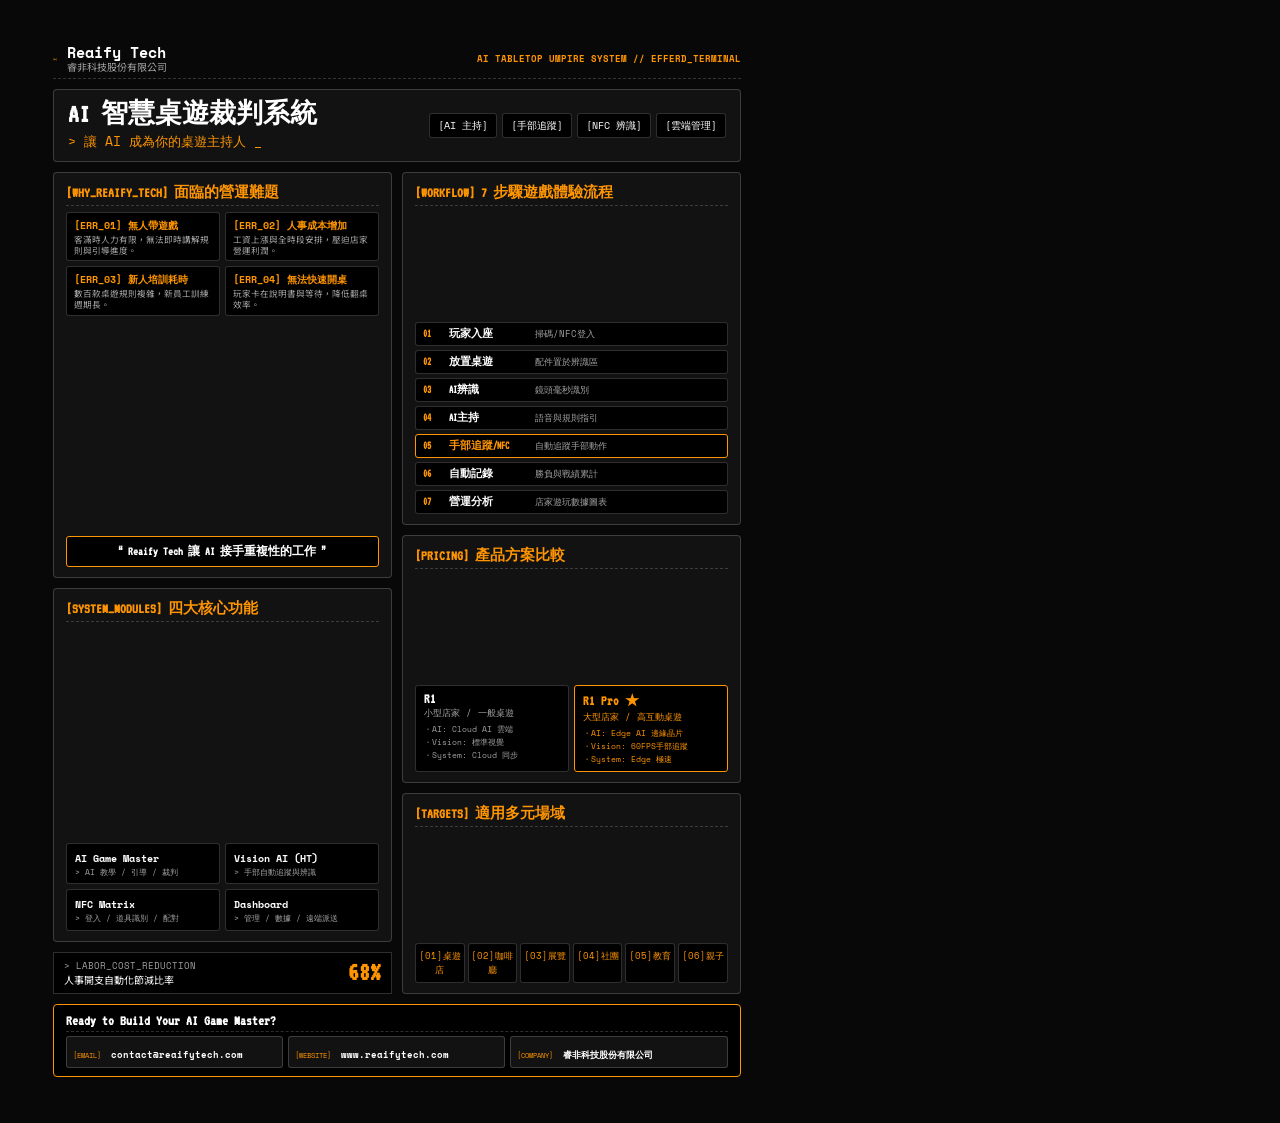
==== pdf_poster.html @ 2d2d2910 "feat: Deploy Reaify Tech AI Game Master DM Web with Sardine Engine 5.6 & Lupi Basics" ====
<!DOCTYPE html>
<html lang="zh-TW">
<head>
  <meta charset="UTF-8">
  <title>Reaify Tech 睿非科技 - AI 智慧桌遊裁判系統 (PDF DM)</title>
  
  <!-- Google Fonts: VT323 (Dot Matrix), Space Mono, Noto Sans TC -->
  <link rel="preconnect" href="https://fonts.googleapis.com">
  <link rel="preconnect" href="https://fonts.gstatic.com" crossorigin>
  <link href="https://fonts.googleapis.com/css2?family=VT323&family=Space+Mono:wght@400;700&family=Noto+Sans+TC:wght@400;500;700;900&display=swap" rel="stylesheet">
  
  <style>
    @page {
      size: A4 portrait;
      margin: 0;
    }
    
    :root {
      --c-black: #080808;
      --c-card-bg: #121212;
      --c-amber: #FF9500;
      --c-green: #10B981;
      --c-red: #EF4444;
      --c-text-main: #FFFFFF;
      --c-text-muted: #A3A3A3;
      --c-border-dot: rgba(255, 255, 255, 0.18);
      
      --font-dot: 'VT323', monospace;
      --font-mono: 'Space Mono', monospace;
      --font-sans: 'Noto Sans TC', sans-serif;
    }
    
    * { box-sizing: border-box; margin: 0; padding: 0; }
    
    html, body {
      width: 210mm;
      height: 297mm;
      background-color: var(--c-black);
      color: var(--c-text-main);
      font-family: var(--font-sans);
      -webkit-print-color-adjust: exact;
      print-color-adjust: exact;
      overflow: hidden;
      position: relative;
    }

    .poster-canvas {
      width: 100%;
      height: 100%;
      padding: 12mm 14mm 12mm 14mm;
      display: flex;
      flex-direction: column;
      justify-content: space-between;
      position: relative;
      z-index: 1;
    }

    /* Header Bar */
    .header-bar {
      display: flex;
      justify-content: space-between;
      align-items: center;
      border-bottom: 1px dashed var(--c-border-dot);
      padding-bottom: 6px;
      margin-bottom: 10px;
    }
    
    .brand-logo { display: flex; align-items: center; gap: 10px; }
    .logo-matrix { font-family: var(--font-dot); font-size: 1.8pt; color: var(--c-amber); font-weight: 900; line-height: 1; }
    .logo-text { display: flex; flex-direction: column; }
    .brand-title { font-family: var(--font-mono); font-weight: 700; font-size: 11pt; color: var(--c-text-main); line-height: 1.1; }
    .brand-company { font-family: var(--font-sans); font-size: 7.5pt; color: var(--c-text-muted); line-height: 1.1; }
    .header-meta { font-family: var(--font-mono); font-size: 7pt; color: var(--c-amber); font-weight: 700; }

    /* Hero Cover */
    .hero-banner {
      background: var(--c-card-bg);
      border: 1px solid var(--c-border-dot);
      border-radius: 4px;
      padding: 10px 14px;
      margin-bottom: 10px;
      display: flex;
      justify-content: space-between;
      align-items: center;
    }

    .hero-title { font-family: var(--font-dot); font-size: 20pt; font-weight: 900; color: var(--c-text-main); line-height: 1.1; margin-bottom: 2px; }
    .hero-tagline { font-family: var(--font-mono); font-size: 9.5pt; color: var(--c-amber); }
    .keywords-pills { display: flex; gap: 5px; }
    .kw-pill { background: #000000; border: 1px solid var(--c-border-dot); color: var(--c-text-main); padding: 4px 8px; border-radius: 3px; font-size: 7.5pt; font-family: var(--font-mono); }

    /* Main Grid */
    .main-grid {
      display: grid;
      grid-template-columns: 1fr 1fr;
      gap: 10px;
      flex-grow: 1;
      margin-bottom: 10px;
    }

    .col { display: flex; flex-direction: column; gap: 10px; justify-content: space-between; }
    .card-box { background: var(--c-card-bg); border: 1px solid var(--c-border-dot); border-radius: 4px; padding: 10px 12px; display: flex; flex-direction: column; justify-content: space-between; flex-grow: 1; }
    .box-title { font-family: var(--font-dot); font-size: 11pt; font-weight: 700; color: var(--c-amber); margin-bottom: 6px; border-bottom: 1px dashed var(--c-border-dot); padding-bottom: 3px; }

    /* Pain Points */
    .pain-grid { display: grid; grid-template-columns: 1fr 1fr; gap: 5px; margin-bottom: 6px; }
    .pain-item { background: #000000; border: 1px solid var(--c-border-dot); padding: 5px 7px; border-radius: 3px; }
    .pain-item-title { font-family: var(--font-mono); font-weight: 700; font-size: 7.5pt; color: var(--c-amber); margin-bottom: 1px; }
    .pain-item-desc { font-size: 6.5pt; color: var(--c-text-muted); line-height: 1.25; }

    .banner-quote { background: #000000; border: 1px solid var(--c-amber); color: var(--c-text-main); padding: 6px 8px; border-radius: 3px; font-family: var(--font-dot); font-size: 9pt; font-weight: 700; text-align: center; }

    /* Features Section */
    .feature-grid-sm { display: grid; grid-template-columns: 1fr 1fr; gap: 5px; }
    .feat-item { background: #000000; padding: 6px 8px; border-radius: 3px; border: 1px solid var(--c-border-dot); }
    .feat-name { font-family: var(--font-mono); font-weight: 700; font-size: 7.8pt; color: var(--c-text-main); margin-bottom: 1px; }
    .feat-tags { font-family: var(--font-mono); font-size: 6.2pt; color: var(--c-text-muted); line-height: 1.3; }

    /* Efferd Gauges in PDF */
    .gauge-pdf-box { display: flex; items-center: center; justify-content: space-between; background: #000000; padding: 6px 10px; border: 1px solid var(--c-border-dot); }
    .gauge-val-big { font-family: var(--font-dot); font-size: 20pt; font-weight: 900; color: var(--c-amber); }
    .gauge-lbl-sm { font-family: var(--font-mono); font-size: 7pt; color: var(--c-text-muted); }

    /* Solution Process */
    .proc-flow { display: flex; flex-direction: column; gap: 4px; }
    .proc-step { display: flex; align-items: center; gap: 6px; background: #000000; padding: 4px 7px; border-radius: 3px; border: 1px solid var(--c-border-dot); }
    .proc-num { font-family: var(--font-dot); font-weight: 700; font-size: 8pt; color: var(--c-amber); width: 20px; }
    .proc-name { font-family: var(--font-dot); font-weight: 700; font-size: 8pt; width: 80px; color: var(--c-text-main); }
    .proc-desc { font-family: var(--font-mono); font-size: 6.5pt; color: var(--c-text-muted); }

    /* Product Plans */
    .plans-grid { display: grid; grid-template-columns: 1fr 1fr; gap: 5px; }
    .plan-box { border: 1px solid var(--c-border-dot); border-radius: 3px; padding: 6px 8px; background: #000000; }
    .plan-head { font-family: var(--font-dot); font-size: 10.5pt; font-weight: 900; color: var(--c-text-main); }
    .plan-for { font-family: var(--font-mono); font-size: 6.4pt; color: var(--c-text-muted); margin-bottom: 3px; }
    .plan-specs { font-family: var(--font-mono); font-size: 6pt; color: var(--c-text-muted); display: flex; flex-direction: column; gap: 1px; }

    /* Comparison Table */
    .comp-table { width: 100%; border-collapse: collapse; font-family: var(--font-mono); font-size: 6.8pt; }
    .comp-table th, .comp-table td { padding: 3.5px 5px; border-bottom: 1px dashed var(--c-border-dot); text-align: left; }
    .comp-table th { color: var(--c-amber); background: #000000; }

    /* Applications */
    .apps-row { display: grid; grid-template-columns: repeat(6, 1fr); gap: 3px; text-align: center; }
    .app-card-sm { background: #000000; padding: 5px 2px; border-radius: 3px; border: 1px solid var(--c-border-dot); font-family: var(--font-mono); font-size: 6.5pt; color: var(--c-amber); }

    /* Footer */
    .footer-box { background: #000000; border: 1px solid var(--c-amber); border-radius: 4px; padding: 8px 12px; display: flex; flex-direction: column; gap: 4px; }
    .footer-top { display: flex; justify-content: space-between; align-items: center; border-bottom: 1px dashed var(--c-border-dot); padding-bottom: 3px; }
    .footer-cta-head { font-family: var(--font-dot); font-size: 11pt; font-weight: 900; color: var(--c-text-main); }
    .footer-contacts-grid { display: grid; grid-template-columns: repeat(3, 1fr); gap: 5px; }
    .contact-card-mini { background: var(--c-card-bg); border: 1px solid var(--c-border-dot); padding: 3px 6px; border-radius: 3px; font-family: var(--font-mono); }
    .contact-item-lbl { color: var(--c-amber); font-size: 5.5pt; }
    .contact-item-val { color: #FFFFFF; font-size: 7pt; font-weight: 600; white-space: nowrap; overflow: hidden; text-overflow: ellipsis; }
  </style>
</head>
<body>

  <div class="poster-canvas">
    
    <!-- Header Bar -->
    <header class="header-bar">
      <div class="brand-logo">
        <div class="logo-matrix">[RF]</div>
        <div class="logo-text">
          <span class="brand-title">Reaify Tech</span>
          <span class="brand-company">睿非科技股份有限公司</span>
        </div>
      </div>
      <div class="header-meta">AI TABLETOP UMPIRE SYSTEM // EFFERD_TERMINAL</div>
    </header>

    <!-- ① Hero Cover (介紹自己) -->
    <section class="hero-banner">
      <div>
        <h1 class="hero-title">AI 智慧桌遊裁判系統</h1>
        <div class="hero-tagline">&gt; 讓 AI 成為你的桌遊主持人 _</div>
      </div>
      <div class="keywords-pills">
        <div class="kw-pill">[AI 主持]</div>
        <div class="kw-pill">[手部追蹤]</div>
        <div class="kw-pill">[NFC 辨識]</div>
        <div class="kw-pill">[雲端管理]</div>
      </div>
    </section>

    <!-- Main Two-Column Content Grid -->
    <div class="main-grid">
      
      <!-- Left Column: ②痛點 ➔ ③核心功能 ➔ ⑤數據結果 -->
      <div class="col">
        
        <!-- ② Market Pain Points (問題置前) -->
        <div class="card-box">
          <div>
            <div class="box-title">[WHY_REAIFY_TECH] 面臨的營運難題</div>
            <div class="pain-grid">
              <div class="pain-item">
                <div class="pain-item-title">[ERR_01] 無人帶遊戲</div>
                <div class="pain-item-desc">客滿時人力有限，無法即時講解規則與引導進度。</div>
              </div>
              <div class="pain-item">
                <div class="pain-item-title">[ERR_02] 人事成本增加</div>
                <div class="pain-item-desc">工資上漲與全時段安排，壓迫店家營運利潤。</div>
              </div>
              <div class="pain-item">
                <div class="pain-item-title">[ERR_03] 新人培訓耗時</div>
                <div class="pain-item-desc">數百款桌遊規則複雜，新員工訓練週期長。</div>
              </div>
              <div class="pain-item">
                <div class="pain-item-title">[ERR_04] 無法快速開桌</div>
                <div class="pain-item-desc">玩家卡在說明書與等待，降低翻桌效率。</div>
              </div>
            </div>
          </div>
          <div class="banner-quote">“ Reaify Tech 讓 AI 接手重複性的工作 ”</div>
        </div>

        <!-- ③ Core Features (四大核心功能解法) -->
        <div class="card-box">
          <div class="box-title">[SYSTEM_MODULES] 四大核心功能</div>
          <div class="feature-grid-sm">
            <div class="feat-item">
              <div class="feat-name">AI Game Master</div>
              <div class="feat-tags">&gt; AI 教學 / 引導 / 裁判</div>
            </div>
            <div class="feat-item">
              <div class="feat-name">Vision AI (HT)</div>
              <div class="feat-tags">&gt; 手部自動追蹤與辨識</div>
            </div>
            <div class="feat-item">
              <div class="feat-name">NFC Matrix</div>
              <div class="feat-tags">&gt; 登入 / 道具識別 / 配對</div>
            </div>
            <div class="feat-item">
              <div class="feat-name">Dashboard</div>
              <div class="feat-tags">&gt; 管理 / 數據 / 遠端派送</div>
            </div>
          </div>
        </div>

        <!-- ⑤ Efferd Analytics Gauge (數據成果放後面) -->
        <div class="gauge-pdf-box">
          <div>
            <div class="gauge-lbl-sm">&gt; LABOR_COST_REDUCTION</div>
            <div style="font-size: 7.5pt; color: #FFF;">人事開支自動化節減比率</div>
          </div>
          <div class="gauge-val-big">68%</div>
        </div>

      </div>

      <!-- Right Column: ④7步驟流程 ➔ ⑥方案與比較 ➔ ⑦場域 -->
      <div class="col">
        
        <!-- ④ Solution Process (7 步驟體驗流程) -->
        <div class="card-box">
          <div class="box-title">[WORKFLOW] 7 步驟遊戲體驗流程</div>
          <div class="proc-flow">
            <div class="proc-step"><span class="proc-num">01</span><span class="proc-name">玩家入座</span><span class="proc-desc">掃碼/NFC登入</span></div>
            <div class="proc-step"><span class="proc-num">02</span><span class="proc-name">放置桌遊</span><span class="proc-desc">配件置於辨識區</span></div>
            <div class="proc-step"><span class="proc-num">03</span><span class="proc-name">AI辨識</span><span class="proc-desc">鏡頭毫秒識別</span></div>
            <div class="proc-step"><span class="proc-num">04</span><span class="proc-name">AI主持</span><span class="proc-desc">語音與規則指引</span></div>
            <div class="proc-step" style="border-color: var(--c-amber);"><span class="proc-num" style="color: var(--c-amber);">05</span><span class="proc-name" style="color: var(--c-amber);">手部追蹤/NFC</span><span class="proc-desc">自動追蹤手部動作</span></div>
            <div class="proc-step"><span class="proc-num">06</span><span class="proc-name">自動記錄</span><span class="proc-desc">勝負與戰績累計</span></div>
            <div class="proc-step"><span class="proc-num">07</span><span class="proc-name">營運分析</span><span class="proc-desc">店家遊玩數據圖表</span></div>
          </div>
        </div>

        <!-- ⑥ Product Plans & Benchmarks -->
        <div class="card-box">
          <div class="box-title">[PRICING] 產品方案比較</div>
          <div class="plans-grid">
            <div class="plan-box">
              <div class="plan-head">R1</div>
              <div class="plan-for">小型店家 / 一般桌遊</div>
              <div class="plan-specs">
                <span>・AI: Cloud AI 雲端</span>
                <span>・Vision: 標準視覺</span>
                <span>・System: Cloud 同步</span>
              </div>
            </div>

            <div class="plan-box" style="border-color: var(--c-amber);">
              <div class="plan-head" style="color: var(--c-amber);">R1 Pro ★</div>
              <div class="plan-for" style="color: var(--c-amber);">大型店家 / 高互動桌遊</div>
              <div class="plan-specs" style="color: var(--c-amber);">
                <span>・AI: Edge AI 邊緣晶片</span>
                <span>・Vision: 60FPS手部追蹤</span>
                <span>・System: Edge 極速</span>
              </div>
            </div>
          </div>
        </div>

        <!-- ⑦ Application Scenarios -->
        <div class="card-box">
          <div class="box-title">[TARGETS] 適用多元場域</div>
          <div class="apps-row">
            <div class="app-card-sm">[01]桌遊店</div>
            <div class="app-card-sm">[02]咖啡廳</div>
            <div class="app-card-sm">[03]展覽</div>
            <div class="app-card-sm">[04]社團</div>
            <div class="app-card-sm">[05]教育</div>
            <div class="app-card-sm">[06]親子</div>
          </div>
        </div>

      </div>

    </div>

    <!-- ⑧ Footer Section -->
    <footer class="footer-box">
      <div class="footer-top">
        <div class="footer-cta-head">Ready to Build Your AI Game Master?</div>
      </div>

      <div class="footer-contacts-grid">
        <div class="contact-card-mini">
          <span class="contact-item-lbl">[EMAIL]</span>
          <span class="contact-item-val">contact@reaifytech.com</span>
        </div>
        <div class="contact-card-mini">
          <span class="contact-item-lbl">[WEBSITE]</span>
          <span class="contact-item-val">www.reaifytech.com</span>
        </div>
        <div class="contact-card-mini">
          <span class="contact-item-lbl">[COMPANY]</span>
          <span class="contact-item-val">睿非科技股份有限公司</span>
        </div>
      </div>
    </footer>

  </div>

</body>
</html>
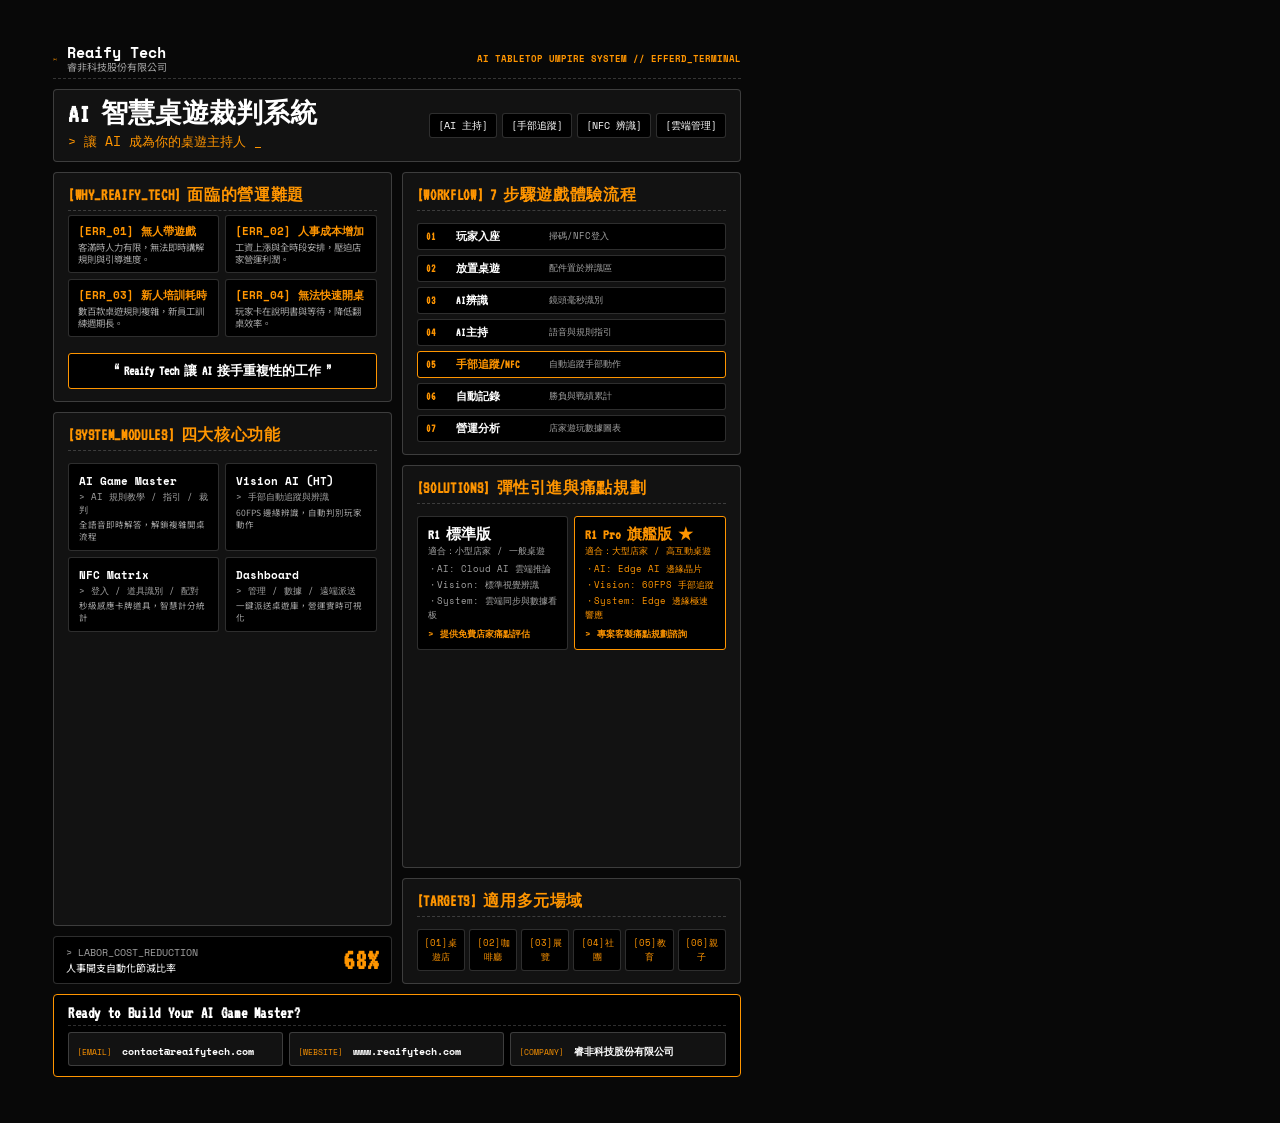
==== commit 57ce67bc: "fix: Eliminate unwanted vertical whitespace in A4 PDF DM layout without touching web app" ====
--- a/pdf_poster.html
+++ b/pdf_poster.html
@@ -98,60 +98,61 @@
       margin-bottom: 10px;
     }
 
-    .col { display: flex; flex-direction: column; gap: 10px; justify-content: space-between; }
-    .card-box { background: var(--c-card-bg); border: 1px solid var(--c-border-dot); border-radius: 4px; padding: 10px 12px; display: flex; flex-direction: column; justify-content: space-between; flex-grow: 1; }
-    .box-title { font-family: var(--font-dot); font-size: 11pt; font-weight: 700; color: var(--c-amber); margin-bottom: 6px; border-bottom: 1px dashed var(--c-border-dot); padding-bottom: 3px; }
+    .col { display: flex; flex-direction: column; gap: 10px; justify-content: flex-start; }
+    .card-box { background: var(--c-card-bg); border: 1px solid var(--c-border-dot); border-radius: 4px; padding: 12px 14px; display: flex; flex-direction: column; justify-content: flex-start; gap: 8px; }
+    .card-box-grow { flex-grow: 1; }
+    .box-title { font-family: var(--font-dot); font-size: 12pt; font-weight: 700; color: var(--c-amber); margin-bottom: 4px; border-bottom: 1px dashed var(--c-border-dot); padding-bottom: 4px; letter-spacing: 0.04em; }
 
     /* Pain Points */
-    .pain-grid { display: grid; grid-template-columns: 1fr 1fr; gap: 5px; margin-bottom: 6px; }
-    .pain-item { background: #000000; border: 1px solid var(--c-border-dot); padding: 5px 7px; border-radius: 3px; }
-    .pain-item-title { font-family: var(--font-mono); font-weight: 700; font-size: 7.5pt; color: var(--c-amber); margin-bottom: 1px; }
-    .pain-item-desc { font-size: 6.5pt; color: var(--c-text-muted); line-height: 1.25; }
-
-    .banner-quote { background: #000000; border: 1px solid var(--c-amber); color: var(--c-text-main); padding: 6px 8px; border-radius: 3px; font-family: var(--font-dot); font-size: 9pt; font-weight: 700; text-align: center; }
+    .pain-grid { display: grid; grid-template-columns: 1fr 1fr; gap: 6px; margin-bottom: 4px; }
+    .pain-item { background: #000000; border: 1px solid var(--c-border-dot); padding: 7px 9px; border-radius: 3px; }
+    .pain-item-title { font-family: var(--font-mono); font-weight: 700; font-size: 8pt; color: var(--c-amber); margin-bottom: 2px; }
+    .pain-item-desc { font-size: 7pt; color: var(--c-text-muted); line-height: 1.3; }
+
+    .banner-quote { background: #000000; border: 1px solid var(--c-amber); color: var(--c-text-main); padding: 8px 10px; border-radius: 3px; font-family: var(--font-dot); font-size: 10pt; font-weight: 700; text-align: center; margin-top: 4px; }
 
     /* Features Section */
-    .feature-grid-sm { display: grid; grid-template-columns: 1fr 1fr; gap: 5px; }
-    .feat-item { background: #000000; padding: 6px 8px; border-radius: 3px; border: 1px solid var(--c-border-dot); }
-    .feat-name { font-family: var(--font-mono); font-weight: 700; font-size: 7.8pt; color: var(--c-text-main); margin-bottom: 1px; }
-    .feat-tags { font-family: var(--font-mono); font-size: 6.2pt; color: var(--c-text-muted); line-height: 1.3; }
+    .feature-grid-sm { display: grid; grid-template-columns: 1fr 1fr; gap: 6px; }
+    .feat-item { background: #000000; padding: 8px 10px; border-radius: 3px; border: 1px solid var(--c-border-dot); }
+    .feat-name { font-family: var(--font-mono); font-weight: 700; font-size: 8.5pt; color: var(--c-text-main); margin-bottom: 2px; }
+    .feat-tags { font-family: var(--font-mono); font-size: 6.8pt; color: var(--c-text-muted); line-height: 1.35; }
 
     /* Efferd Gauges in PDF */
-    .gauge-pdf-box { display: flex; items-center: center; justify-content: space-between; background: #000000; padding: 6px 10px; border: 1px solid var(--c-border-dot); }
-    .gauge-val-big { font-family: var(--font-dot); font-size: 20pt; font-weight: 900; color: var(--c-amber); }
-    .gauge-lbl-sm { font-family: var(--font-mono); font-size: 7pt; color: var(--c-text-muted); }
+    .gauge-pdf-box { display: flex; align-items: center; justify-content: space-between; background: #000000; padding: 8px 12px; border: 1px solid var(--c-border-dot); border-radius: 4px; }
+    .gauge-val-big { font-family: var(--font-dot); font-size: 22pt; font-weight: 900; color: var(--c-amber); }
+    .gauge-lbl-sm { font-family: var(--font-mono); font-size: 7.5pt; color: var(--c-text-muted); }
 
     /* Solution Process */
-    .proc-flow { display: flex; flex-direction: column; gap: 4px; }
-    .proc-step { display: flex; align-items: center; gap: 6px; background: #000000; padding: 4px 7px; border-radius: 3px; border: 1px solid var(--c-border-dot); }
-    .proc-num { font-family: var(--font-dot); font-weight: 700; font-size: 8pt; color: var(--c-amber); width: 20px; }
-    .proc-name { font-family: var(--font-dot); font-weight: 700; font-size: 8pt; width: 80px; color: var(--c-text-main); }
-    .proc-desc { font-family: var(--font-mono); font-size: 6.5pt; color: var(--c-text-muted); }
+    .proc-flow { display: flex; flex-direction: column; gap: 5px; }
+    .proc-step { display: flex; align-items: center; gap: 8px; background: #000000; padding: 5px 8px; border-radius: 3px; border: 1px solid var(--c-border-dot); }
+    .proc-num { font-family: var(--font-dot); font-weight: 700; font-size: 8.5pt; color: var(--c-amber); width: 22px; }
+    .proc-name { font-family: var(--font-dot); font-weight: 700; font-size: 8.5pt; width: 85px; color: var(--c-text-main); }
+    .proc-desc { font-family: var(--font-mono); font-size: 6.8pt; color: var(--c-text-muted); }
 
     /* Product Plans */
-    .plans-grid { display: grid; grid-template-columns: 1fr 1fr; gap: 5px; }
-    .plan-box { border: 1px solid var(--c-border-dot); border-radius: 3px; padding: 6px 8px; background: #000000; }
-    .plan-head { font-family: var(--font-dot); font-size: 10.5pt; font-weight: 900; color: var(--c-text-main); }
-    .plan-for { font-family: var(--font-mono); font-size: 6.4pt; color: var(--c-text-muted); margin-bottom: 3px; }
-    .plan-specs { font-family: var(--font-mono); font-size: 6pt; color: var(--c-text-muted); display: flex; flex-direction: column; gap: 1px; }
+    .plans-grid { display: grid; grid-template-columns: 1fr 1fr; gap: 6px; }
+    .plan-box { border: 1px solid var(--c-border-dot); border-radius: 3px; padding: 8px 10px; background: #000000; }
+    .plan-head { font-family: var(--font-dot); font-size: 11pt; font-weight: 900; color: var(--c-text-main); }
+    .plan-for { font-family: var(--font-mono); font-size: 6.8pt; color: var(--c-text-muted); margin-bottom: 4px; }
+    .plan-specs { font-family: var(--font-mono); font-size: 6.5pt; color: var(--c-text-muted); display: flex; flex-direction: column; gap: 2px; }
 
     /* Comparison Table */
-    .comp-table { width: 100%; border-collapse: collapse; font-family: var(--font-mono); font-size: 6.8pt; }
-    .comp-table th, .comp-table td { padding: 3.5px 5px; border-bottom: 1px dashed var(--c-border-dot); text-align: left; }
+    .comp-table { width: 100%; border-collapse: collapse; font-family: var(--font-mono); font-size: 7.2pt; }
+    .comp-table th, .comp-table td { padding: 4px 6px; border-bottom: 1px dashed var(--c-border-dot); text-align: left; }
     .comp-table th { color: var(--c-amber); background: #000000; }
 
     /* Applications */
-    .apps-row { display: grid; grid-template-columns: repeat(6, 1fr); gap: 3px; text-align: center; }
-    .app-card-sm { background: #000000; padding: 5px 2px; border-radius: 3px; border: 1px solid var(--c-border-dot); font-family: var(--font-mono); font-size: 6.5pt; color: var(--c-amber); }
+    .apps-row { display: grid; grid-template-columns: repeat(6, 1fr); gap: 4px; text-align: center; }
+    .app-card-sm { background: #000000; padding: 6px 3px; border-radius: 3px; border: 1px solid var(--c-border-dot); font-family: var(--font-mono); font-size: 6.8pt; color: var(--c-amber); }
 
     /* Footer */
-    .footer-box { background: #000000; border: 1px solid var(--c-amber); border-radius: 4px; padding: 8px 12px; display: flex; flex-direction: column; gap: 4px; }
-    .footer-top { display: flex; justify-content: space-between; align-items: center; border-bottom: 1px dashed var(--c-border-dot); padding-bottom: 3px; }
-    .footer-cta-head { font-family: var(--font-dot); font-size: 11pt; font-weight: 900; color: var(--c-text-main); }
-    .footer-contacts-grid { display: grid; grid-template-columns: repeat(3, 1fr); gap: 5px; }
-    .contact-card-mini { background: var(--c-card-bg); border: 1px solid var(--c-border-dot); padding: 3px 6px; border-radius: 3px; font-family: var(--font-mono); }
-    .contact-item-lbl { color: var(--c-amber); font-size: 5.5pt; }
-    .contact-item-val { color: #FFFFFF; font-size: 7pt; font-weight: 600; white-space: nowrap; overflow: hidden; text-overflow: ellipsis; }
+    .footer-box { background: #000000; border: 1px solid var(--c-amber); border-radius: 4px; padding: 10px 14px; display: flex; flex-direction: column; gap: 6px; }
+    .footer-top { display: flex; justify-content: space-between; align-items: center; border-bottom: 1px dashed var(--c-border-dot); padding-bottom: 4px; }
+    .footer-cta-head { font-family: var(--font-dot); font-size: 12pt; font-weight: 900; color: var(--c-text-main); letter-spacing: 0.04em; }
+    .footer-contacts-grid { display: grid; grid-template-columns: repeat(3, 1fr); gap: 6px; }
+    .contact-card-mini { background: var(--c-card-bg); border: 1px solid var(--c-border-dot); padding: 4px 8px; border-radius: 3px; font-family: var(--font-mono); }
+    .contact-item-lbl { color: var(--c-amber); font-size: 6pt; }
+    .contact-item-val { color: #FFFFFF; font-size: 7.5pt; font-weight: 600; white-space: nowrap; overflow: hidden; text-overflow: ellipsis; }
   </style>
 </head>
 <body>
@@ -217,24 +218,28 @@
         </div>
 
         <!-- ③ Core Features (四大核心功能解法) -->
-        <div class="card-box">
+        <div class="card-box card-box-grow">
           <div class="box-title">[SYSTEM_MODULES] 四大核心功能</div>
           <div class="feature-grid-sm">
             <div class="feat-item">
               <div class="feat-name">AI Game Master</div>
-              <div class="feat-tags">&gt; AI 教學 / 引導 / 裁判</div>
+              <div class="feat-tags">&gt; AI 規則教學 / 指引 / 裁判</div>
+              <div style="font-size: 6.4pt; color: var(--c-text-muted); margin-top: 2px;">全語音即時解答，解鎖複雜開桌流程</div>
             </div>
             <div class="feat-item">
               <div class="feat-name">Vision AI (HT)</div>
               <div class="feat-tags">&gt; 手部自動追蹤與辨識</div>
+              <div style="font-size: 6.4pt; color: var(--c-text-muted); margin-top: 2px;">60FPS 邊緣辨識，自動判別玩家動作</div>
             </div>
             <div class="feat-item">
               <div class="feat-name">NFC Matrix</div>
               <div class="feat-tags">&gt; 登入 / 道具識別 / 配對</div>
+              <div style="font-size: 6.4pt; color: var(--c-text-muted); margin-top: 2px;">秒級感應卡牌道具，智慧計分統計</div>
             </div>
             <div class="feat-item">
               <div class="feat-name">Dashboard</div>
               <div class="feat-tags">&gt; 管理 / 數據 / 遠端派送</div>
+              <div style="font-size: 6.4pt; color: var(--c-text-muted); margin-top: 2px;">一鍵派送桌遊庫，營運實時可視化</div>
             </div>
           </div>
         </div>
@@ -268,26 +273,28 @@
         </div>
 
         <!-- ⑥ Product Plans & Benchmarks -->
-        <div class="card-box">
-          <div class="box-title">[PRICING] 產品方案比較</div>
+        <div class="card-box card-box-grow">
+          <div class="box-title">[SOLUTIONS] 彈性引進與痛點規劃</div>
           <div class="plans-grid">
             <div class="plan-box">
-              <div class="plan-head">R1</div>
-              <div class="plan-for">小型店家 / 一般桌遊</div>
+              <div class="plan-head">R1 標準版</div>
+              <div class="plan-for">適合：小型店家 / 一般桌遊</div>
               <div class="plan-specs">
-                <span>・AI: Cloud AI 雲端</span>
-                <span>・Vision: 標準視覺</span>
-                <span>・System: Cloud 同步</span>
+                <span>・AI: Cloud AI 雲端推論</span>
+                <span>・Vision: 標準視覺辨識</span>
+                <span>・System: 雲端同步與數據看板</span>
+                <span style="color: var(--c-amber); margin-top: 3px; font-weight: 700;">&gt; 提供免費店家痛點評估</span>
               </div>
             </div>
 
             <div class="plan-box" style="border-color: var(--c-amber);">
-              <div class="plan-head" style="color: var(--c-amber);">R1 Pro ★</div>
-              <div class="plan-for" style="color: var(--c-amber);">大型店家 / 高互動桌遊</div>
+              <div class="plan-head" style="color: var(--c-amber);">R1 Pro 旗艦版 ★</div>
+              <div class="plan-for" style="color: var(--c-amber);">適合：大型店家 / 高互動桌遊</div>
               <div class="plan-specs" style="color: var(--c-amber);">
                 <span>・AI: Edge AI 邊緣晶片</span>
-                <span>・Vision: 60FPS手部追蹤</span>
-                <span>・System: Edge 極速</span>
+                <span>・Vision: 60FPS 手部追蹤</span>
+                <span>・System: Edge 邊緣極速響應</span>
+                <span style="color: var(--c-amber); margin-top: 3px; font-weight: 700;">&gt; 專案客製痛點規劃諮詢</span>
               </div>
             </div>
           </div>
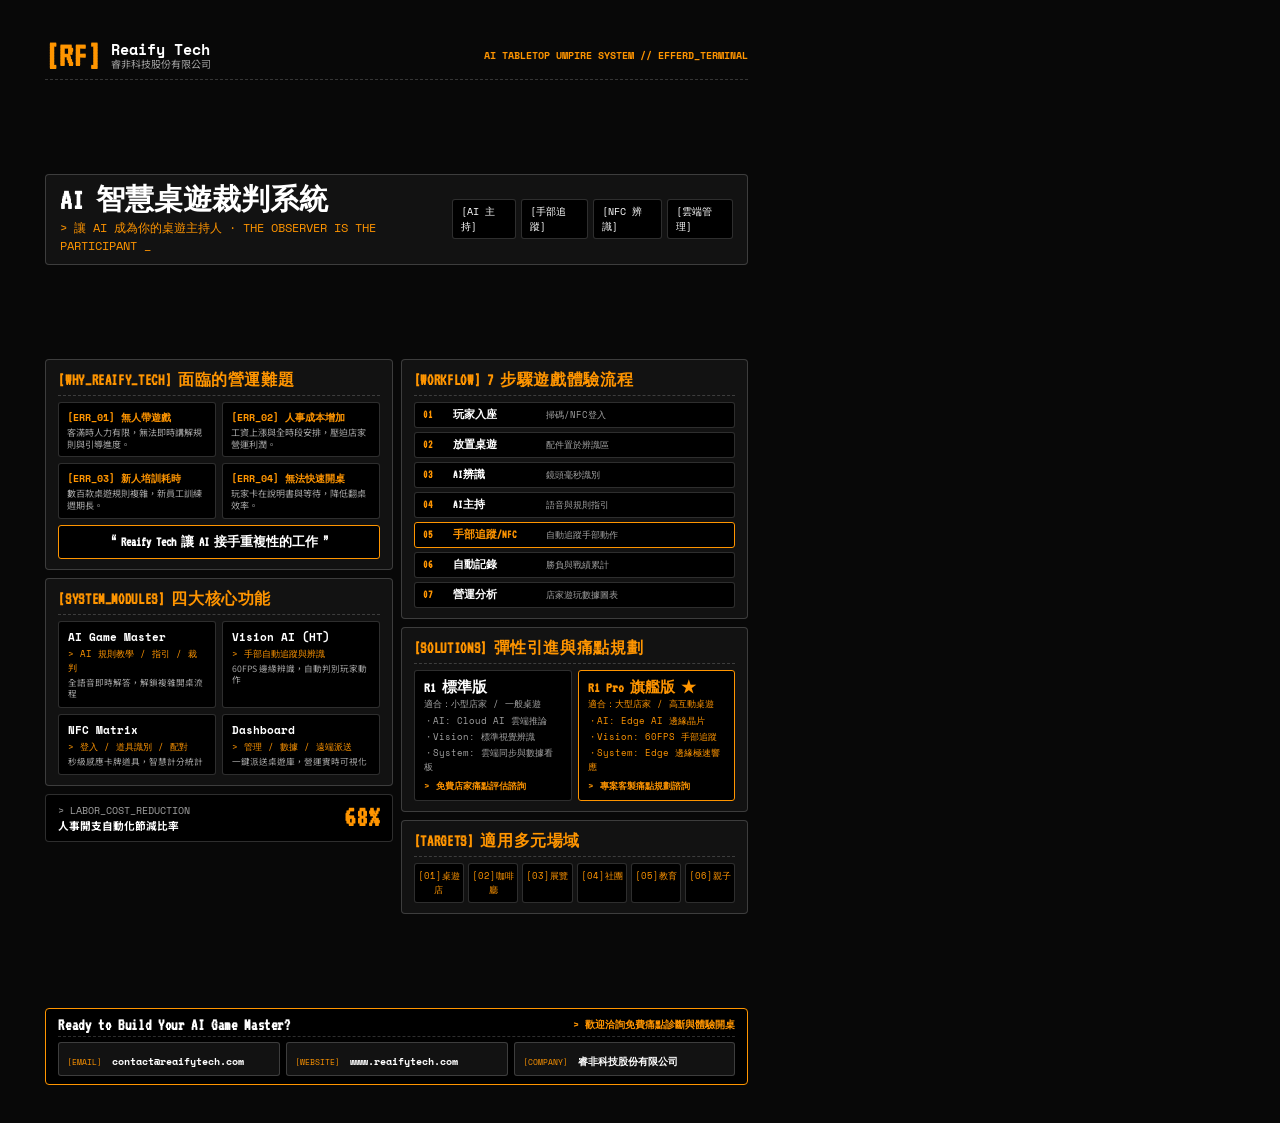
==== commit 3aad4574: "fix: Re-architect pdf_poster.html layout to eliminate vertical gaps and ensure full-page A4 PDF DM f" ====
--- a/pdf_poster.html
+++ b/pdf_poster.html
@@ -45,9 +45,9 @@
     }
 
     .poster-canvas {
-      width: 100%;
-      height: 100%;
-      padding: 12mm 14mm 12mm 14mm;
+      width: 210mm;
+      height: 297mm;
+      padding: 10mm 12mm;
       display: flex;
       flex-direction: column;
       justify-content: space-between;
@@ -62,15 +62,15 @@
       align-items: center;
       border-bottom: 1px dashed var(--c-border-dot);
       padding-bottom: 6px;
-      margin-bottom: 10px;
+      margin-bottom: 8px;
     }
     
     .brand-logo { display: flex; align-items: center; gap: 10px; }
-    .logo-matrix { font-family: var(--font-dot); font-size: 1.8pt; color: var(--c-amber); font-weight: 900; line-height: 1; }
+    .logo-matrix { font-family: var(--font-dot); font-size: 2.2rem; color: var(--c-amber); font-weight: 900; line-height: 1; }
     .logo-text { display: flex; flex-direction: column; }
     .brand-title { font-family: var(--font-mono); font-weight: 700; font-size: 11pt; color: var(--c-text-main); line-height: 1.1; }
     .brand-company { font-family: var(--font-sans); font-size: 7.5pt; color: var(--c-text-muted); line-height: 1.1; }
-    .header-meta { font-family: var(--font-mono); font-size: 7pt; color: var(--c-amber); font-weight: 700; }
+    .header-meta { font-family: var(--font-mono); font-size: 7.5pt; color: var(--c-amber); font-weight: 700; }
 
     /* Hero Cover */
     .hero-banner {
@@ -78,14 +78,14 @@
       border: 1px solid var(--c-border-dot);
       border-radius: 4px;
       padding: 10px 14px;
-      margin-bottom: 10px;
+      margin-bottom: 8px;
       display: flex;
       justify-content: space-between;
       align-items: center;
     }
 
-    .hero-title { font-family: var(--font-dot); font-size: 20pt; font-weight: 900; color: var(--c-text-main); line-height: 1.1; margin-bottom: 2px; }
-    .hero-tagline { font-family: var(--font-mono); font-size: 9.5pt; color: var(--c-amber); }
+    .hero-title { font-family: var(--font-dot); font-size: 22pt; font-weight: 900; color: var(--c-text-main); line-height: 1.1; margin-bottom: 2px; }
+    .hero-tagline { font-family: var(--font-mono); font-size: 9pt; color: var(--c-amber); }
     .keywords-pills { display: flex; gap: 5px; }
     .kw-pill { background: #000000; border: 1px solid var(--c-border-dot); color: var(--c-text-main); padding: 4px 8px; border-radius: 3px; font-size: 7.5pt; font-family: var(--font-mono); }
 
@@ -93,29 +93,28 @@
     .main-grid {
       display: grid;
       grid-template-columns: 1fr 1fr;
-      gap: 10px;
-      flex-grow: 1;
-      margin-bottom: 10px;
-    }
-
-    .col { display: flex; flex-direction: column; gap: 10px; justify-content: flex-start; }
-    .card-box { background: var(--c-card-bg); border: 1px solid var(--c-border-dot); border-radius: 4px; padding: 12px 14px; display: flex; flex-direction: column; justify-content: flex-start; gap: 8px; }
-    .card-box-grow { flex-grow: 1; }
-    .box-title { font-family: var(--font-dot); font-size: 12pt; font-weight: 700; color: var(--c-amber); margin-bottom: 4px; border-bottom: 1px dashed var(--c-border-dot); padding-bottom: 4px; letter-spacing: 0.04em; }
+      gap: 8px;
+      margin-bottom: 8px;
+    }
+
+    .col { display: flex; flex-direction: column; gap: 8px; }
+    .card-box { background: var(--c-card-bg); border: 1px solid var(--c-border-dot); border-radius: 4px; padding: 10px 12px; }
+    .box-title { font-family: var(--font-dot); font-size: 12pt; font-weight: 700; color: var(--c-amber); margin-bottom: 6px; border-bottom: 1px dashed var(--c-border-dot); padding-bottom: 4px; letter-spacing: 0.04em; }
 
     /* Pain Points */
-    .pain-grid { display: grid; grid-template-columns: 1fr 1fr; gap: 6px; margin-bottom: 4px; }
-    .pain-item { background: #000000; border: 1px solid var(--c-border-dot); padding: 7px 9px; border-radius: 3px; }
-    .pain-item-title { font-family: var(--font-mono); font-weight: 700; font-size: 8pt; color: var(--c-amber); margin-bottom: 2px; }
-    .pain-item-desc { font-size: 7pt; color: var(--c-text-muted); line-height: 1.3; }
-
-    .banner-quote { background: #000000; border: 1px solid var(--c-amber); color: var(--c-text-main); padding: 8px 10px; border-radius: 3px; font-family: var(--font-dot); font-size: 10pt; font-weight: 700; text-align: center; margin-top: 4px; }
+    .pain-grid { display: grid; grid-template-columns: 1fr 1fr; gap: 6px; margin-bottom: 6px; }
+    .pain-item { background: #000000; border: 1px solid var(--c-border-dot); padding: 6px 8px; border-radius: 3px; }
+    .pain-item-title { font-family: var(--font-mono); font-weight: 700; font-size: 7.8pt; color: var(--c-amber); margin-bottom: 2px; }
+    .pain-item-desc { font-size: 6.8pt; color: var(--c-text-muted); line-height: 1.3; }
+
+    .banner-quote { background: #000000; border: 1px solid var(--c-amber); color: var(--c-text-main); padding: 7px 10px; border-radius: 3px; font-family: var(--font-dot); font-size: 10pt; font-weight: 700; text-align: center; }
 
     /* Features Section */
     .feature-grid-sm { display: grid; grid-template-columns: 1fr 1fr; gap: 6px; }
-    .feat-item { background: #000000; padding: 8px 10px; border-radius: 3px; border: 1px solid var(--c-border-dot); }
-    .feat-name { font-family: var(--font-mono); font-weight: 700; font-size: 8.5pt; color: var(--c-text-main); margin-bottom: 2px; }
-    .feat-tags { font-family: var(--font-mono); font-size: 6.8pt; color: var(--c-text-muted); line-height: 1.35; }
+    .feat-item { background: #000000; padding: 7px 9px; border-radius: 3px; border: 1px solid var(--c-border-dot); }
+    .feat-name { font-family: var(--font-mono); font-weight: 700; font-size: 8.2pt; color: var(--c-text-main); margin-bottom: 2px; }
+    .feat-tags { font-family: var(--font-mono); font-size: 6.8pt; color: var(--c-amber); margin-bottom: 2px; }
+    .feat-desc { font-size: 6.5pt; color: var(--c-text-muted); line-height: 1.3; }
 
     /* Efferd Gauges in PDF */
     .gauge-pdf-box { display: flex; align-items: center; justify-content: space-between; background: #000000; padding: 8px 12px; border: 1px solid var(--c-border-dot); border-radius: 4px; }
@@ -123,31 +122,26 @@
     .gauge-lbl-sm { font-family: var(--font-mono); font-size: 7.5pt; color: var(--c-text-muted); }
 
     /* Solution Process */
-    .proc-flow { display: flex; flex-direction: column; gap: 5px; }
-    .proc-step { display: flex; align-items: center; gap: 8px; background: #000000; padding: 5px 8px; border-radius: 3px; border: 1px solid var(--c-border-dot); }
+    .proc-flow { display: flex; flex-direction: column; gap: 4px; }
+    .proc-step { display: flex; align-items: center; gap: 8px; background: #000000; padding: 4.5px 8px; border-radius: 3px; border: 1px solid var(--c-border-dot); }
     .proc-num { font-family: var(--font-dot); font-weight: 700; font-size: 8.5pt; color: var(--c-amber); width: 22px; }
     .proc-name { font-family: var(--font-dot); font-weight: 700; font-size: 8.5pt; width: 85px; color: var(--c-text-main); }
     .proc-desc { font-family: var(--font-mono); font-size: 6.8pt; color: var(--c-text-muted); }
 
     /* Product Plans */
     .plans-grid { display: grid; grid-template-columns: 1fr 1fr; gap: 6px; }
-    .plan-box { border: 1px solid var(--c-border-dot); border-radius: 3px; padding: 8px 10px; background: #000000; }
+    .plan-box { border: 1px solid var(--c-border-dot); border-radius: 3px; padding: 7px 9px; background: #000000; }
     .plan-head { font-family: var(--font-dot); font-size: 11pt; font-weight: 900; color: var(--c-text-main); }
-    .plan-for { font-family: var(--font-mono); font-size: 6.8pt; color: var(--c-text-muted); margin-bottom: 4px; }
+    .plan-for { font-family: var(--font-mono); font-size: 6.8pt; color: var(--c-text-muted); margin-bottom: 3px; }
     .plan-specs { font-family: var(--font-mono); font-size: 6.5pt; color: var(--c-text-muted); display: flex; flex-direction: column; gap: 2px; }
-
-    /* Comparison Table */
-    .comp-table { width: 100%; border-collapse: collapse; font-family: var(--font-mono); font-size: 7.2pt; }
-    .comp-table th, .comp-table td { padding: 4px 6px; border-bottom: 1px dashed var(--c-border-dot); text-align: left; }
-    .comp-table th { color: var(--c-amber); background: #000000; }
 
     /* Applications */
     .apps-row { display: grid; grid-template-columns: repeat(6, 1fr); gap: 4px; text-align: center; }
-    .app-card-sm { background: #000000; padding: 6px 3px; border-radius: 3px; border: 1px solid var(--c-border-dot); font-family: var(--font-mono); font-size: 6.8pt; color: var(--c-amber); }
+    .app-card-sm { background: #000000; padding: 5px 2px; border-radius: 3px; border: 1px solid var(--c-border-dot); font-family: var(--font-mono); font-size: 6.8pt; color: var(--c-amber); }
 
     /* Footer */
-    .footer-box { background: #000000; border: 1px solid var(--c-amber); border-radius: 4px; padding: 10px 14px; display: flex; flex-direction: column; gap: 6px; }
-    .footer-top { display: flex; justify-content: space-between; align-items: center; border-bottom: 1px dashed var(--c-border-dot); padding-bottom: 4px; }
+    .footer-box { background: #000000; border: 1px solid var(--c-amber); border-radius: 4px; padding: 8px 12px; display: flex; flex-direction: column; gap: 5px; }
+    .footer-top { display: flex; justify-content: space-between; align-items: center; border-bottom: 1px dashed var(--c-border-dot); padding-bottom: 3px; }
     .footer-cta-head { font-family: var(--font-dot); font-size: 12pt; font-weight: 900; color: var(--c-text-main); letter-spacing: 0.04em; }
     .footer-contacts-grid { display: grid; grid-template-columns: repeat(3, 1fr); gap: 6px; }
     .contact-card-mini { background: var(--c-card-bg); border: 1px solid var(--c-border-dot); padding: 4px 8px; border-radius: 3px; font-family: var(--font-mono); }
@@ -175,7 +169,7 @@
     <section class="hero-banner">
       <div>
         <h1 class="hero-title">AI 智慧桌遊裁判系統</h1>
-        <div class="hero-tagline">&gt; 讓 AI 成為你的桌遊主持人 _</div>
+        <div class="hero-tagline">&gt; 讓 AI 成為你的桌遊主持人 · THE OBSERVER IS THE PARTICIPANT _</div>
       </div>
       <div class="keywords-pills">
         <div class="kw-pill">[AI 主持]</div>
@@ -193,53 +187,51 @@
         
         <!-- ② Market Pain Points (問題置前) -->
         <div class="card-box">
-          <div>
-            <div class="box-title">[WHY_REAIFY_TECH] 面臨的營運難題</div>
-            <div class="pain-grid">
-              <div class="pain-item">
-                <div class="pain-item-title">[ERR_01] 無人帶遊戲</div>
-                <div class="pain-item-desc">客滿時人力有限，無法即時講解規則與引導進度。</div>
-              </div>
-              <div class="pain-item">
-                <div class="pain-item-title">[ERR_02] 人事成本增加</div>
-                <div class="pain-item-desc">工資上漲與全時段安排，壓迫店家營運利潤。</div>
-              </div>
-              <div class="pain-item">
-                <div class="pain-item-title">[ERR_03] 新人培訓耗時</div>
-                <div class="pain-item-desc">數百款桌遊規則複雜，新員工訓練週期長。</div>
-              </div>
-              <div class="pain-item">
-                <div class="pain-item-title">[ERR_04] 無法快速開桌</div>
-                <div class="pain-item-desc">玩家卡在說明書與等待，降低翻桌效率。</div>
-              </div>
+          <div class="box-title">[WHY_REAIFY_TECH] 面臨的營運難題</div>
+          <div class="pain-grid">
+            <div class="pain-item">
+              <div class="pain-item-title">[ERR_01] 無人帶遊戲</div>
+              <div class="pain-item-desc">客滿時人力有限，無法即時講解規則與引導進度。</div>
+            </div>
+            <div class="pain-item">
+              <div class="pain-item-title">[ERR_02] 人事成本增加</div>
+              <div class="pain-item-desc">工資上漲與全時段安排，壓迫店家營運利潤。</div>
+            </div>
+            <div class="pain-item">
+              <div class="pain-item-title">[ERR_03] 新人培訓耗時</div>
+              <div class="pain-item-desc">數百款桌遊規則複雜，新員工訓練週期長。</div>
+            </div>
+            <div class="pain-item">
+              <div class="pain-item-title">[ERR_04] 無法快速開桌</div>
+              <div class="pain-item-desc">玩家卡在說明書與等待，降低翻桌效率。</div>
             </div>
           </div>
           <div class="banner-quote">“ Reaify Tech 讓 AI 接手重複性的工作 ”</div>
         </div>
 
         <!-- ③ Core Features (四大核心功能解法) -->
-        <div class="card-box card-box-grow">
+        <div class="card-box">
           <div class="box-title">[SYSTEM_MODULES] 四大核心功能</div>
           <div class="feature-grid-sm">
             <div class="feat-item">
               <div class="feat-name">AI Game Master</div>
               <div class="feat-tags">&gt; AI 規則教學 / 指引 / 裁判</div>
-              <div style="font-size: 6.4pt; color: var(--c-text-muted); margin-top: 2px;">全語音即時解答，解鎖複雜開桌流程</div>
+              <div class="feat-desc">全語音即時解答，解鎖複雜開桌流程</div>
             </div>
             <div class="feat-item">
               <div class="feat-name">Vision AI (HT)</div>
               <div class="feat-tags">&gt; 手部自動追蹤與辨識</div>
-              <div style="font-size: 6.4pt; color: var(--c-text-muted); margin-top: 2px;">60FPS 邊緣辨識，自動判別玩家動作</div>
+              <div class="feat-desc">60FPS 邊緣辨識，自動判別玩家動作</div>
             </div>
             <div class="feat-item">
               <div class="feat-name">NFC Matrix</div>
               <div class="feat-tags">&gt; 登入 / 道具識別 / 配對</div>
-              <div style="font-size: 6.4pt; color: var(--c-text-muted); margin-top: 2px;">秒級感應卡牌道具，智慧計分統計</div>
+              <div class="feat-desc">秒級感應卡牌道具，智慧計分統計</div>
             </div>
             <div class="feat-item">
               <div class="feat-name">Dashboard</div>
               <div class="feat-tags">&gt; 管理 / 數據 / 遠端派送</div>
-              <div style="font-size: 6.4pt; color: var(--c-text-muted); margin-top: 2px;">一鍵派送桌遊庫，營運實時可視化</div>
+              <div class="feat-desc">一鍵派送桌遊庫，營運實時可視化</div>
             </div>
           </div>
         </div>
@@ -248,7 +240,7 @@
         <div class="gauge-pdf-box">
           <div>
             <div class="gauge-lbl-sm">&gt; LABOR_COST_REDUCTION</div>
-            <div style="font-size: 7.5pt; color: #FFF;">人事開支自動化節減比率</div>
+            <div style="font-size: 8pt; color: #FFF; font-weight: 700;">人事開支自動化節減比率</div>
           </div>
           <div class="gauge-val-big">68%</div>
         </div>
@@ -273,7 +265,7 @@
         </div>
 
         <!-- ⑥ Product Plans & Benchmarks -->
-        <div class="card-box card-box-grow">
+        <div class="card-box">
           <div class="box-title">[SOLUTIONS] 彈性引進與痛點規劃</div>
           <div class="plans-grid">
             <div class="plan-box">
@@ -283,7 +275,7 @@
                 <span>・AI: Cloud AI 雲端推論</span>
                 <span>・Vision: 標準視覺辨識</span>
                 <span>・System: 雲端同步與數據看板</span>
-                <span style="color: var(--c-amber); margin-top: 3px; font-weight: 700;">&gt; 提供免費店家痛點評估</span>
+                <span style="color: var(--c-amber); margin-top: 3px; font-weight: 700;">&gt; 免費店家痛點評估諮詢</span>
               </div>
             </div>
 
@@ -321,6 +313,7 @@
     <footer class="footer-box">
       <div class="footer-top">
         <div class="footer-cta-head">Ready to Build Your AI Game Master?</div>
+        <div style="font-family: var(--font-mono); font-size: 7.5pt; color: var(--c-amber); font-weight: 700;">&gt; 歡迎洽詢免費痛點診斷與體驗開桌</div>
       </div>
 
       <div class="footer-contacts-grid">
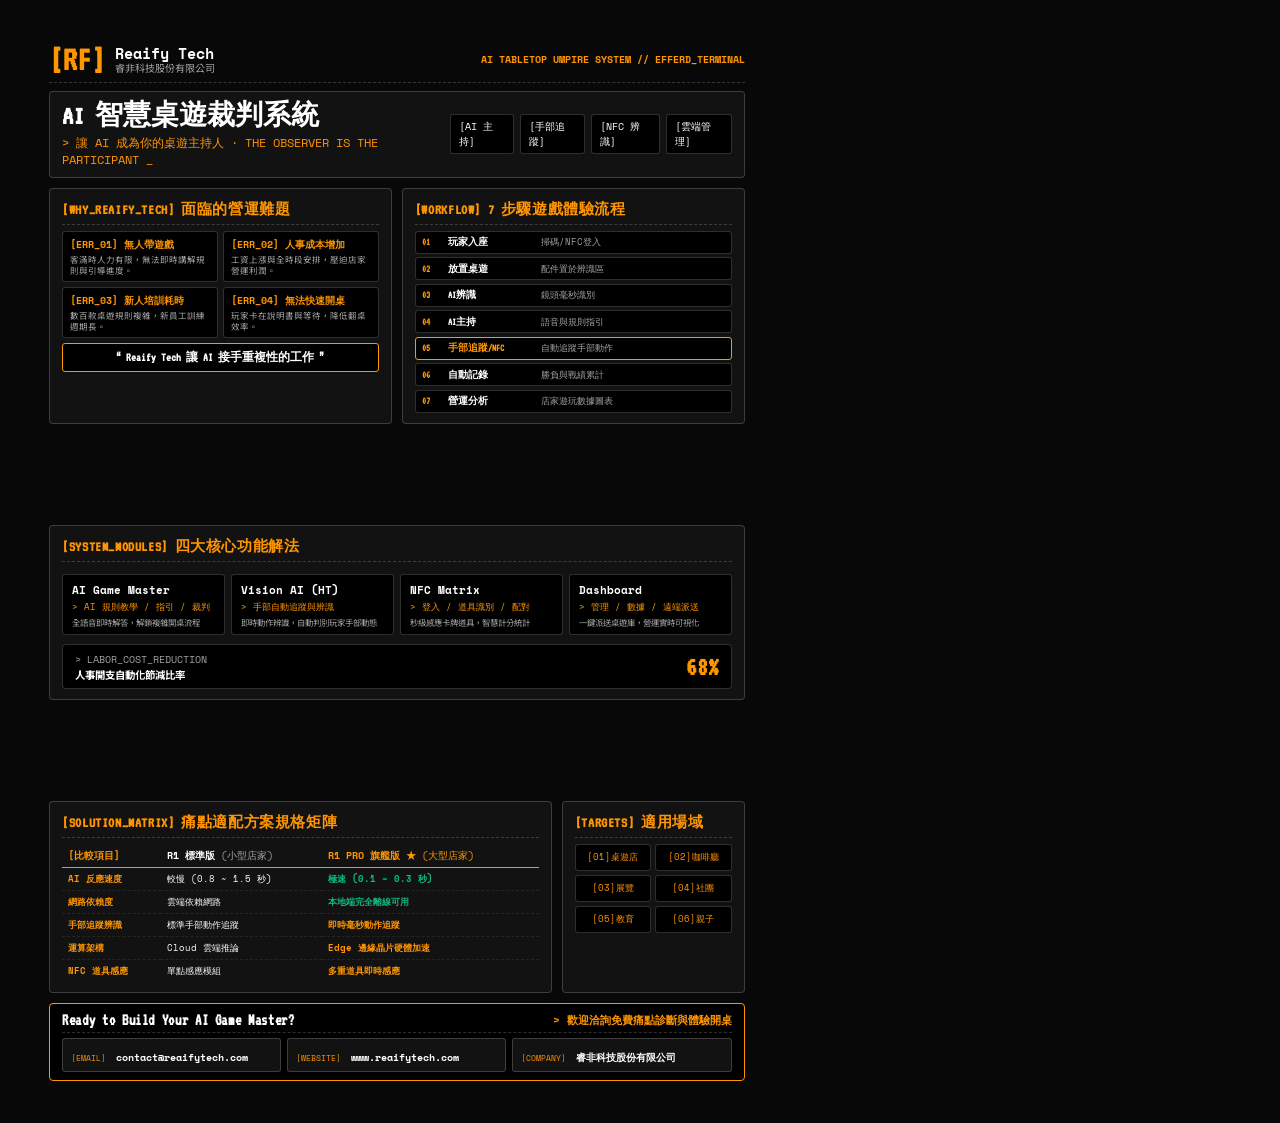
==== commit a872c5e9: "feat: Integrated solution spec matrix, updated merchant-centric AI latency and offline dependency sp" ====
--- a/pdf_poster.html
+++ b/pdf_poster.html
@@ -47,7 +47,7 @@
     .poster-canvas {
       width: 210mm;
       height: 297mm;
-      padding: 10mm 12mm;
+      padding: 11mm 13mm;
       display: flex;
       flex-direction: column;
       justify-content: space-between;
@@ -61,7 +61,7 @@
       justify-content: space-between;
       align-items: center;
       border-bottom: 1px dashed var(--c-border-dot);
-      padding-bottom: 6px;
+      padding-bottom: 5px;
       margin-bottom: 8px;
     }
     
@@ -77,76 +77,91 @@
       background: var(--c-card-bg);
       border: 1px solid var(--c-border-dot);
       border-radius: 4px;
-      padding: 10px 14px;
-      margin-bottom: 8px;
+      padding: 9px 12px;
+      margin-bottom: 10px;
       display: flex;
       justify-content: space-between;
       align-items: center;
     }
 
-    .hero-title { font-family: var(--font-dot); font-size: 22pt; font-weight: 900; color: var(--c-text-main); line-height: 1.1; margin-bottom: 2px; }
-    .hero-tagline { font-family: var(--font-mono); font-size: 9pt; color: var(--c-amber); }
-    .keywords-pills { display: flex; gap: 5px; }
+    .hero-title { font-family: var(--font-dot); font-size: 21pt; font-weight: 900; color: var(--c-text-main); line-height: 1.1; margin-bottom: 2px; }
+    .hero-tagline { font-family: var(--font-mono); font-size: 8.8pt; color: var(--c-amber); }
+    .keywords-pills { display: flex; gap: 6px; }
     .kw-pill { background: #000000; border: 1px solid var(--c-border-dot); color: var(--c-text-main); padding: 4px 8px; border-radius: 3px; font-size: 7.5pt; font-family: var(--font-mono); }
 
-    /* Main Grid */
-    .main-grid {
+    /* Layout Container */
+    .sections-container {
+      display: flex;
+      flex-direction: column;
+      gap: 10px;
+      flex-grow: 1;
+      justify-content: space-between;
+      margin-bottom: 10px;
+    }
+
+    .card-box { background: var(--c-card-bg); border: 1px solid var(--c-border-dot); border-radius: 4px; padding: 10px 12px; }
+    .box-title { font-family: var(--font-dot); font-size: 11.5pt; font-weight: 700; color: var(--c-amber); margin-bottom: 6px; border-bottom: 1px dashed var(--c-border-dot); padding-bottom: 4px; letter-spacing: 0.04em; }
+
+    /* 第一階層：痛點與流程 (1:1 兩欄) */
+    .tier-grid-top {
       display: grid;
       grid-template-columns: 1fr 1fr;
-      gap: 8px;
-      margin-bottom: 8px;
-    }
-
-    .col { display: flex; flex-direction: column; gap: 8px; }
-    .card-box { background: var(--c-card-bg); border: 1px solid var(--c-border-dot); border-radius: 4px; padding: 10px 12px; }
-    .box-title { font-family: var(--font-dot); font-size: 12pt; font-weight: 700; color: var(--c-amber); margin-bottom: 6px; border-bottom: 1px dashed var(--c-border-dot); padding-bottom: 4px; letter-spacing: 0.04em; }
-
-    /* Pain Points */
-    .pain-grid { display: grid; grid-template-columns: 1fr 1fr; gap: 6px; margin-bottom: 6px; }
-    .pain-item { background: #000000; border: 1px solid var(--c-border-dot); padding: 6px 8px; border-radius: 3px; }
-    .pain-item-title { font-family: var(--font-mono); font-weight: 700; font-size: 7.8pt; color: var(--c-amber); margin-bottom: 2px; }
-    .pain-item-desc { font-size: 6.8pt; color: var(--c-text-muted); line-height: 1.3; }
-
-    .banner-quote { background: #000000; border: 1px solid var(--c-amber); color: var(--c-text-main); padding: 7px 10px; border-radius: 3px; font-family: var(--font-dot); font-size: 10pt; font-weight: 700; text-align: center; }
-
-    /* Features Section */
-    .feature-grid-sm { display: grid; grid-template-columns: 1fr 1fr; gap: 6px; }
-    .feat-item { background: #000000; padding: 7px 9px; border-radius: 3px; border: 1px solid var(--c-border-dot); }
+      gap: 10px;
+    }
+
+    .pain-grid { display: grid; grid-template-columns: 1fr 1fr; gap: 5px; margin-bottom: 5px; }
+    .pain-item { background: #000000; border: 1px solid var(--c-border-dot); padding: 5px 7px; border-radius: 3px; }
+    .pain-item-title { font-family: var(--font-mono); font-weight: 700; font-size: 7.2pt; color: var(--c-amber); margin-bottom: 2px; }
+    .pain-item-desc { font-size: 6.4pt; color: var(--c-text-muted); line-height: 1.3; }
+
+    .banner-quote { background: #000000; border: 1px solid var(--c-amber); color: var(--c-text-main); padding: 5px 8px; border-radius: 3px; font-family: var(--font-dot); font-size: 9pt; font-weight: 700; text-align: center; }
+
+    .proc-flow { display: flex; flex-direction: column; gap: 3.5px; }
+    .proc-step { display: flex; align-items: center; gap: 8px; background: #000000; padding: 3.5px 6px; border-radius: 3px; border: 1px solid var(--c-border-dot); }
+    .proc-num { font-family: var(--font-dot); font-weight: 700; font-size: 7.8pt; color: var(--c-amber); width: 18px; }
+    .proc-name { font-family: var(--font-dot); font-weight: 700; font-size: 7.8pt; width: 85px; color: var(--c-text-main); }
+    .proc-desc { font-family: var(--font-mono); font-size: 6.4pt; color: var(--c-text-muted); }
+
+    /* 第二階層：四大核心功能 (獨立寬版橫向專區) */
+    .tier-features {
+      display: flex;
+      flex-direction: column;
+      gap: 6px;
+    }
+
+    .feature-grid-4col { display: grid; grid-template-columns: repeat(4, 1fr); gap: 6px; }
+    .feat-item-card { background: #000000; padding: 7px 9px; border-radius: 3px; border: 1px solid var(--c-border-dot); display: flex; flex-direction: column; justify-content: space-between; }
     .feat-name { font-family: var(--font-mono); font-weight: 700; font-size: 8.2pt; color: var(--c-text-main); margin-bottom: 2px; }
-    .feat-tags { font-family: var(--font-mono); font-size: 6.8pt; color: var(--c-amber); margin-bottom: 2px; }
-    .feat-desc { font-size: 6.5pt; color: var(--c-text-muted); line-height: 1.3; }
-
-    /* Efferd Gauges in PDF */
-    .gauge-pdf-box { display: flex; align-items: center; justify-content: space-between; background: #000000; padding: 8px 12px; border: 1px solid var(--c-border-dot); border-radius: 4px; }
-    .gauge-val-big { font-family: var(--font-dot); font-size: 22pt; font-weight: 900; color: var(--c-amber); }
-    .gauge-lbl-sm { font-family: var(--font-mono); font-size: 7.5pt; color: var(--c-text-muted); }
-
-    /* Solution Process */
-    .proc-flow { display: flex; flex-direction: column; gap: 4px; }
-    .proc-step { display: flex; align-items: center; gap: 8px; background: #000000; padding: 4.5px 8px; border-radius: 3px; border: 1px solid var(--c-border-dot); }
-    .proc-num { font-family: var(--font-dot); font-weight: 700; font-size: 8.5pt; color: var(--c-amber); width: 22px; }
-    .proc-name { font-family: var(--font-dot); font-weight: 700; font-size: 8.5pt; width: 85px; color: var(--c-text-main); }
-    .proc-desc { font-family: var(--font-mono); font-size: 6.8pt; color: var(--c-text-muted); }
-
-    /* Product Plans */
-    .plans-grid { display: grid; grid-template-columns: 1fr 1fr; gap: 6px; }
-    .plan-box { border: 1px solid var(--c-border-dot); border-radius: 3px; padding: 7px 9px; background: #000000; }
-    .plan-head { font-family: var(--font-dot); font-size: 11pt; font-weight: 900; color: var(--c-text-main); }
-    .plan-for { font-family: var(--font-mono); font-size: 6.8pt; color: var(--c-text-muted); margin-bottom: 3px; }
-    .plan-specs { font-family: var(--font-mono); font-size: 6.5pt; color: var(--c-text-muted); display: flex; flex-direction: column; gap: 2px; }
-
-    /* Applications */
-    .apps-row { display: grid; grid-template-columns: repeat(6, 1fr); gap: 4px; text-align: center; }
-    .app-card-sm { background: #000000; padding: 5px 2px; border-radius: 3px; border: 1px solid var(--c-border-dot); font-family: var(--font-mono); font-size: 6.8pt; color: var(--c-amber); }
+    .feat-tags { font-family: var(--font-mono); font-size: 6.5pt; color: var(--c-amber); margin-bottom: 3px; }
+    .feat-desc { font-size: 6.3pt; color: var(--c-text-muted); line-height: 1.25; }
+
+    .gauge-pdf-bar { display: flex; align-items: center; justify-content: space-between; background: #000000; padding: 6px 12px; border: 1px solid var(--c-border-dot); border-radius: 4px; margin-top: 3px; }
+    .gauge-val-big { font-family: var(--font-dot); font-size: 20pt; font-weight: 900; color: var(--c-amber); }
+    .gauge-lbl-sm { font-family: var(--font-mono); font-size: 7.8pt; color: var(--c-text-muted); }
+
+    /* 第三階層：整合式方案規格比較矩陣 (與場域 2.2:0.8 比例) */
+    .tier-grid-bottom {
+      display: grid;
+      grid-template-columns: 2.2fr 0.8fr;
+      gap: 10px;
+    }
+
+    .matrix-table { width: 100%; border-collapse: collapse; font-family: var(--font-mono); font-size: 6.5pt; }
+    .matrix-table th { text-align: left; padding: 4px 6px; border-bottom: 1.5px solid var(--c-amber); font-size: 7.2pt; }
+    .matrix-table td { padding: 4px 6px; border-bottom: 1px dashed rgba(255,255,255,0.08); }
+    .matrix-table tr:last-child td { border-bottom: none; }
+
+    .apps-grid-2col { display: grid; grid-template-columns: 1fr 1fr; gap: 4px; text-align: center; }
+    .app-card-sm { background: #000000; padding: 5.5px 3px; border-radius: 3px; border: 1px solid var(--c-border-dot); font-family: var(--font-mono); font-size: 6.8pt; color: var(--c-amber); }
 
     /* Footer */
     .footer-box { background: #000000; border: 1px solid var(--c-amber); border-radius: 4px; padding: 8px 12px; display: flex; flex-direction: column; gap: 5px; }
-    .footer-top { display: flex; justify-content: space-between; align-items: center; border-bottom: 1px dashed var(--c-border-dot); padding-bottom: 3px; }
+    .footer-top { display: flex; justify-content: space-between; align-items: center; border-bottom: 1px dashed var(--c-border-dot); padding-bottom: 4px; }
     .footer-cta-head { font-family: var(--font-dot); font-size: 12pt; font-weight: 900; color: var(--c-text-main); letter-spacing: 0.04em; }
     .footer-contacts-grid { display: grid; grid-template-columns: repeat(3, 1fr); gap: 6px; }
     .contact-card-mini { background: var(--c-card-bg); border: 1px solid var(--c-border-dot); padding: 4px 8px; border-radius: 3px; font-family: var(--font-mono); }
-    .contact-item-lbl { color: var(--c-amber); font-size: 6pt; }
-    .contact-item-val { color: #FFFFFF; font-size: 7.5pt; font-weight: 600; white-space: nowrap; overflow: hidden; text-overflow: ellipsis; }
+    .contact-item-lbl { color: var(--c-amber); font-size: 6.2pt; }
+    .contact-item-val { color: #FFFFFF; font-size: 7.8pt; font-weight: 600; white-space: nowrap; overflow: hidden; text-overflow: ellipsis; }
   </style>
 </head>
 <body>
@@ -165,7 +180,7 @@
       <div class="header-meta">AI TABLETOP UMPIRE SYSTEM // EFFERD_TERMINAL</div>
     </header>
 
-    <!-- ① Hero Cover (介紹自己) -->
+    <!-- ① Hero Cover -->
     <section class="hero-banner">
       <div>
         <h1 class="hero-title">AI 智慧桌遊裁判系統</h1>
@@ -179,13 +194,11 @@
       </div>
     </section>
 
-    <!-- Main Two-Column Content Grid -->
-    <div class="main-grid">
+    <!-- 中央分區占比獨立階層 (Sections Container) -->
+    <main class="sections-container">
       
-      <!-- Left Column: ②痛點 ➔ ③核心功能 ➔ ⑤數據結果 -->
-      <div class="col">
-        
-        <!-- ② Market Pain Points (問題置前) -->
+      <!-- 第一階層：營運難題 (1:1 兩欄) -->
+      <div class="tier-grid-top">
         <div class="card-box">
           <div class="box-title">[WHY_REAIFY_TECH] 面臨的營運難題</div>
           <div class="pain-grid">
@@ -209,48 +222,6 @@
           <div class="banner-quote">“ Reaify Tech 讓 AI 接手重複性的工作 ”</div>
         </div>
 
-        <!-- ③ Core Features (四大核心功能解法) -->
-        <div class="card-box">
-          <div class="box-title">[SYSTEM_MODULES] 四大核心功能</div>
-          <div class="feature-grid-sm">
-            <div class="feat-item">
-              <div class="feat-name">AI Game Master</div>
-              <div class="feat-tags">&gt; AI 規則教學 / 指引 / 裁判</div>
-              <div class="feat-desc">全語音即時解答，解鎖複雜開桌流程</div>
-            </div>
-            <div class="feat-item">
-              <div class="feat-name">Vision AI (HT)</div>
-              <div class="feat-tags">&gt; 手部自動追蹤與辨識</div>
-              <div class="feat-desc">60FPS 邊緣辨識，自動判別玩家動作</div>
-            </div>
-            <div class="feat-item">
-              <div class="feat-name">NFC Matrix</div>
-              <div class="feat-tags">&gt; 登入 / 道具識別 / 配對</div>
-              <div class="feat-desc">秒級感應卡牌道具，智慧計分統計</div>
-            </div>
-            <div class="feat-item">
-              <div class="feat-name">Dashboard</div>
-              <div class="feat-tags">&gt; 管理 / 數據 / 遠端派送</div>
-              <div class="feat-desc">一鍵派送桌遊庫，營運實時可視化</div>
-            </div>
-          </div>
-        </div>
-
-        <!-- ⑤ Efferd Analytics Gauge (數據成果放後面) -->
-        <div class="gauge-pdf-box">
-          <div>
-            <div class="gauge-lbl-sm">&gt; LABOR_COST_REDUCTION</div>
-            <div style="font-size: 8pt; color: #FFF; font-weight: 700;">人事開支自動化節減比率</div>
-          </div>
-          <div class="gauge-val-big">68%</div>
-        </div>
-
-      </div>
-
-      <!-- Right Column: ④7步驟流程 ➔ ⑥方案與比較 ➔ ⑦場域 -->
-      <div class="col">
-        
-        <!-- ④ Solution Process (7 步驟體驗流程) -->
         <div class="card-box">
           <div class="box-title">[WORKFLOW] 7 步驟遊戲體驗流程</div>
           <div class="proc-flow">
@@ -263,39 +234,96 @@
             <div class="proc-step"><span class="proc-num">07</span><span class="proc-name">營運分析</span><span class="proc-desc">店家遊玩數據圖表</span></div>
           </div>
         </div>
-
-        <!-- ⑥ Product Plans & Benchmarks -->
+      </div>
+
+      <!-- 第二階層：四大核心功能 (獨立寬版橫向專區) -->
+      <div class="card-box tier-features">
+        <div class="box-title">[SYSTEM_MODULES] 四大核心功能解法</div>
+        <div class="feature-grid-4col">
+          <div class="feat-item-card">
+            <div>
+              <div class="feat-name">AI Game Master</div>
+              <div class="feat-tags">&gt; AI 規則教學 / 指引 / 裁判</div>
+            </div>
+            <div class="feat-desc">全語音即時解答，解鎖複雜開桌流程</div>
+          </div>
+          <div class="feat-item-card">
+            <div>
+              <div class="feat-name">Vision AI (HT)</div>
+              <div class="feat-tags">&gt; 手部自動追蹤與辨識</div>
+            </div>
+            <div class="feat-desc">即時動作辨識，自動判別玩家手部動態</div>
+          </div>
+          <div class="feat-item-card">
+            <div>
+              <div class="feat-name">NFC Matrix</div>
+              <div class="feat-tags">&gt; 登入 / 道具識別 / 配對</div>
+            </div>
+            <div class="feat-desc">秒級感應卡牌道具，智慧計分統計</div>
+          </div>
+          <div class="feat-item-card">
+            <div>
+              <div class="feat-name">Dashboard</div>
+              <div class="feat-tags">&gt; 管理 / 數據 / 遠端派送</div>
+            </div>
+            <div class="feat-desc">一鍵派送桌遊庫，營運實時可視化</div>
+          </div>
+        </div>
+
+        <div class="gauge-pdf-bar">
+          <div>
+            <div class="gauge-lbl-sm">&gt; LABOR_COST_REDUCTION</div>
+            <div style="font-size: 7.8pt; color: #FFF; font-weight: 700;">人事開支自動化節減比率</div>
+          </div>
+          <div class="gauge-val-big">68%</div>
+        </div>
+      </div>
+
+      <!-- 第三階層：整合式方案規格比較矩陣 -->
+      <div class="tier-grid-bottom">
         <div class="card-box">
-          <div class="box-title">[SOLUTIONS] 彈性引進與痛點規劃</div>
-          <div class="plans-grid">
-            <div class="plan-box">
-              <div class="plan-head">R1 標準版</div>
-              <div class="plan-for">適合：小型店家 / 一般桌遊</div>
-              <div class="plan-specs">
-                <span>・AI: Cloud AI 雲端推論</span>
-                <span>・Vision: 標準視覺辨識</span>
-                <span>・System: 雲端同步與數據看板</span>
-                <span style="color: var(--c-amber); margin-top: 3px; font-weight: 700;">&gt; 免費店家痛點評估諮詢</span>
-              </div>
-            </div>
-
-            <div class="plan-box" style="border-color: var(--c-amber);">
-              <div class="plan-head" style="color: var(--c-amber);">R1 Pro 旗艦版 ★</div>
-              <div class="plan-for" style="color: var(--c-amber);">適合：大型店家 / 高互動桌遊</div>
-              <div class="plan-specs" style="color: var(--c-amber);">
-                <span>・AI: Edge AI 邊緣晶片</span>
-                <span>・Vision: 60FPS 手部追蹤</span>
-                <span>・System: Edge 邊緣極速響應</span>
-                <span style="color: var(--c-amber); margin-top: 3px; font-weight: 700;">&gt; 專案客製痛點規劃諮詢</span>
-              </div>
-            </div>
-          </div>
-        </div>
-
-        <!-- ⑦ Application Scenarios -->
+          <div class="box-title">[SOLUTION_MATRIX] 痛點適配方案規格矩陣</div>
+          <table class="matrix-table">
+            <thead>
+              <tr>
+                <th style="color: var(--c-amber);">[比較項目]</th>
+                <th style="color: #FFF;">R1 標準版 <span style="color:#A3A3A3; font-weight:normal;">(小型店家)</span></th>
+                <th style="color: var(--c-amber);">R1 PRO 旗艦版 ★ <span style="color:var(--c-amber); font-weight:normal;">(大型店家)</span></th>
+              </tr>
+            </thead>
+            <tbody>
+              <tr>
+                <td style="color: var(--c-amber); font-weight: bold;">AI 反應速度</td>
+                <td>較慢 (0.8 ~ 1.5 秒)</td>
+                <td style="color: var(--c-green); font-weight: bold;">極速 (0.1 ~ 0.3 秒)</td>
+              </tr>
+              <tr>
+                <td style="color: var(--c-amber); font-weight: bold;">網路依賴度</td>
+                <td>雲端依賴網路</td>
+                <td style="color: var(--c-green); font-weight: bold;">本地端完全離線可用</td>
+              </tr>
+              <tr>
+                <td style="color: var(--c-amber); font-weight: bold;">手部追蹤辨識</td>
+                <td>標準手部動作追蹤</td>
+                <td style="color: var(--c-amber); font-weight: bold;">即時毫秒動作追蹤</td>
+              </tr>
+              <tr>
+                <td style="color: var(--c-amber); font-weight: bold;">運算架構</td>
+                <td>Cloud 雲端推論</td>
+                <td style="color: var(--c-amber); font-weight: bold;">Edge 邊緣晶片硬體加速</td>
+              </tr>
+              <tr>
+                <td style="color: var(--c-amber); font-weight: bold;">NFC 道具感應</td>
+                <td>單點感應模組</td>
+                <td style="color: var(--c-amber); font-weight: bold;">多重道具即時感應</td>
+              </tr>
+            </tbody>
+          </table>
+        </div>
+
         <div class="card-box">
-          <div class="box-title">[TARGETS] 適用多元場域</div>
-          <div class="apps-row">
+          <div class="box-title">[TARGETS] 適用場域</div>
+          <div class="apps-grid-2col">
             <div class="app-card-sm">[01]桌遊店</div>
             <div class="app-card-sm">[02]咖啡廳</div>
             <div class="app-card-sm">[03]展覽</div>
@@ -304,16 +332,15 @@
             <div class="app-card-sm">[06]親子</div>
           </div>
         </div>
-
-      </div>
-
-    </div>
+      </div>
+
+    </main>
 
     <!-- ⑧ Footer Section -->
     <footer class="footer-box">
       <div class="footer-top">
         <div class="footer-cta-head">Ready to Build Your AI Game Master?</div>
-        <div style="font-family: var(--font-mono); font-size: 7.5pt; color: var(--c-amber); font-weight: 700;">&gt; 歡迎洽詢免費痛點診斷與體驗開桌</div>
+        <div style="font-family: var(--font-mono); font-size: 8pt; color: var(--c-amber); font-weight: 700;">&gt; 歡迎洽詢免費痛點診斷與體驗開桌</div>
       </div>
 
       <div class="footer-contacts-grid">
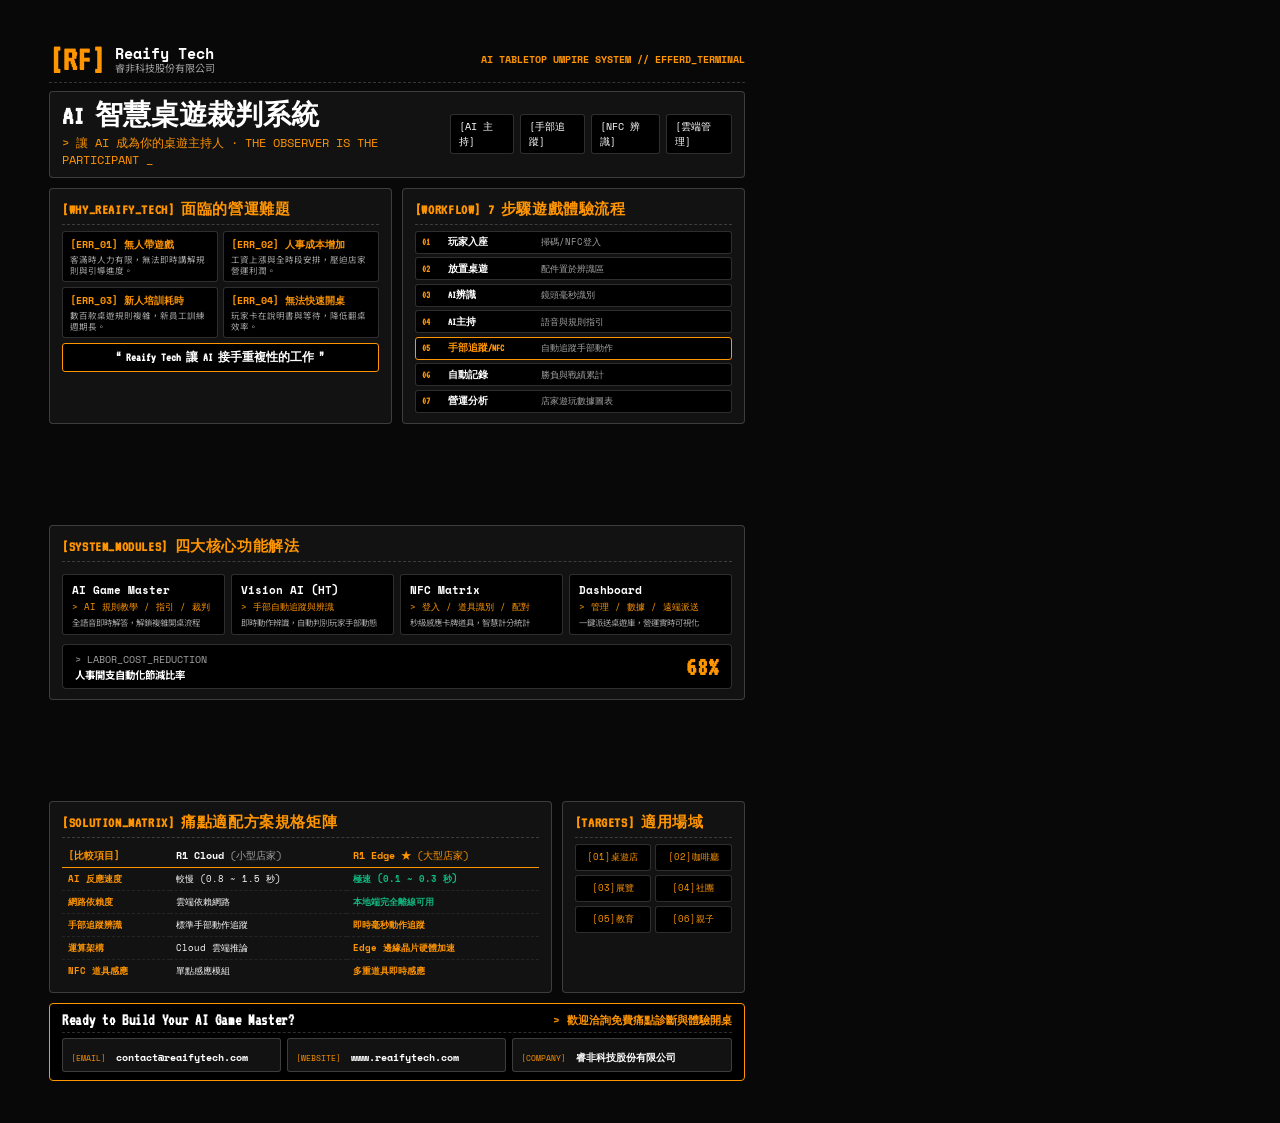
==== commit 40ebb8f3: "feat: Rename plan names to R1 Cloud and R1 Edge across website and DM poster" ====
--- a/pdf_poster.html
+++ b/pdf_poster.html
@@ -287,8 +287,8 @@
             <thead>
               <tr>
                 <th style="color: var(--c-amber);">[比較項目]</th>
-                <th style="color: #FFF;">R1 標準版 <span style="color:#A3A3A3; font-weight:normal;">(小型店家)</span></th>
-                <th style="color: var(--c-amber);">R1 PRO 旗艦版 ★ <span style="color:var(--c-amber); font-weight:normal;">(大型店家)</span></th>
+                <th style="color: #FFF;">R1 Cloud <span style="color:#A3A3A3; font-weight:normal;">(小型店家)</span></th>
+                <th style="color: var(--c-amber);">R1 Edge ★ <span style="color:var(--c-amber); font-weight:normal;">(大型店家)</span></th>
               </tr>
             </thead>
             <tbody>
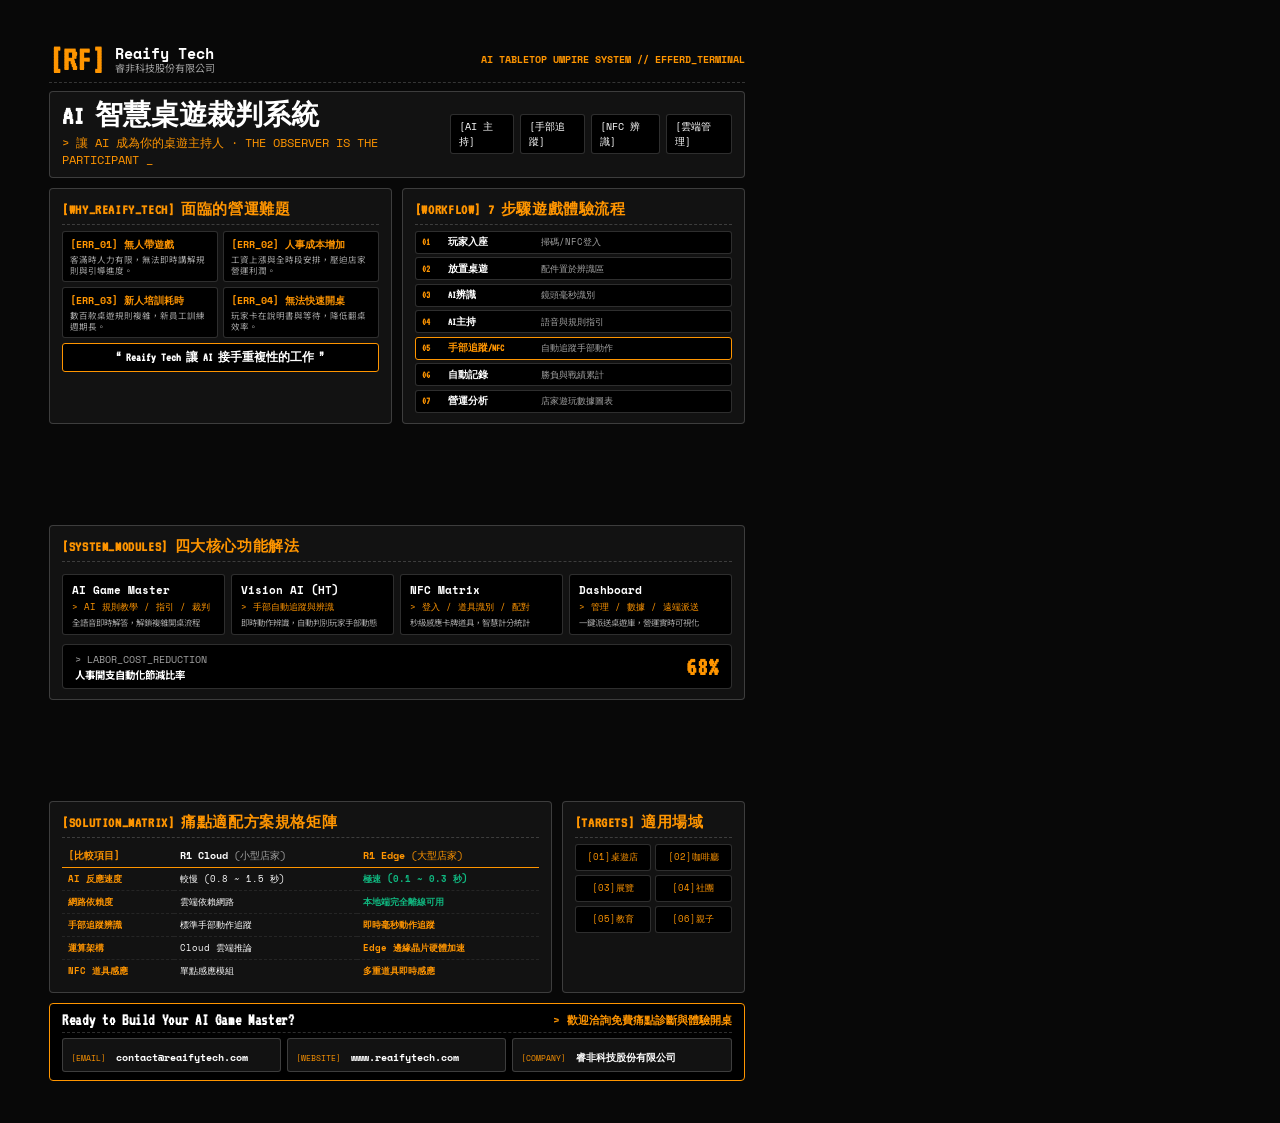
==== commit d863c457: "fix: Remove all star symbols and extra decoration marks from website and DM poster" ====
--- a/pdf_poster.html
+++ b/pdf_poster.html
@@ -288,7 +288,7 @@
               <tr>
                 <th style="color: var(--c-amber);">[比較項目]</th>
                 <th style="color: #FFF;">R1 Cloud <span style="color:#A3A3A3; font-weight:normal;">(小型店家)</span></th>
-                <th style="color: var(--c-amber);">R1 Edge ★ <span style="color:var(--c-amber); font-weight:normal;">(大型店家)</span></th>
+                <th style="color: var(--c-amber);">R1 Edge <span style="color:var(--c-amber); font-weight:normal;">(大型店家)</span></th>
               </tr>
             </thead>
             <tbody>
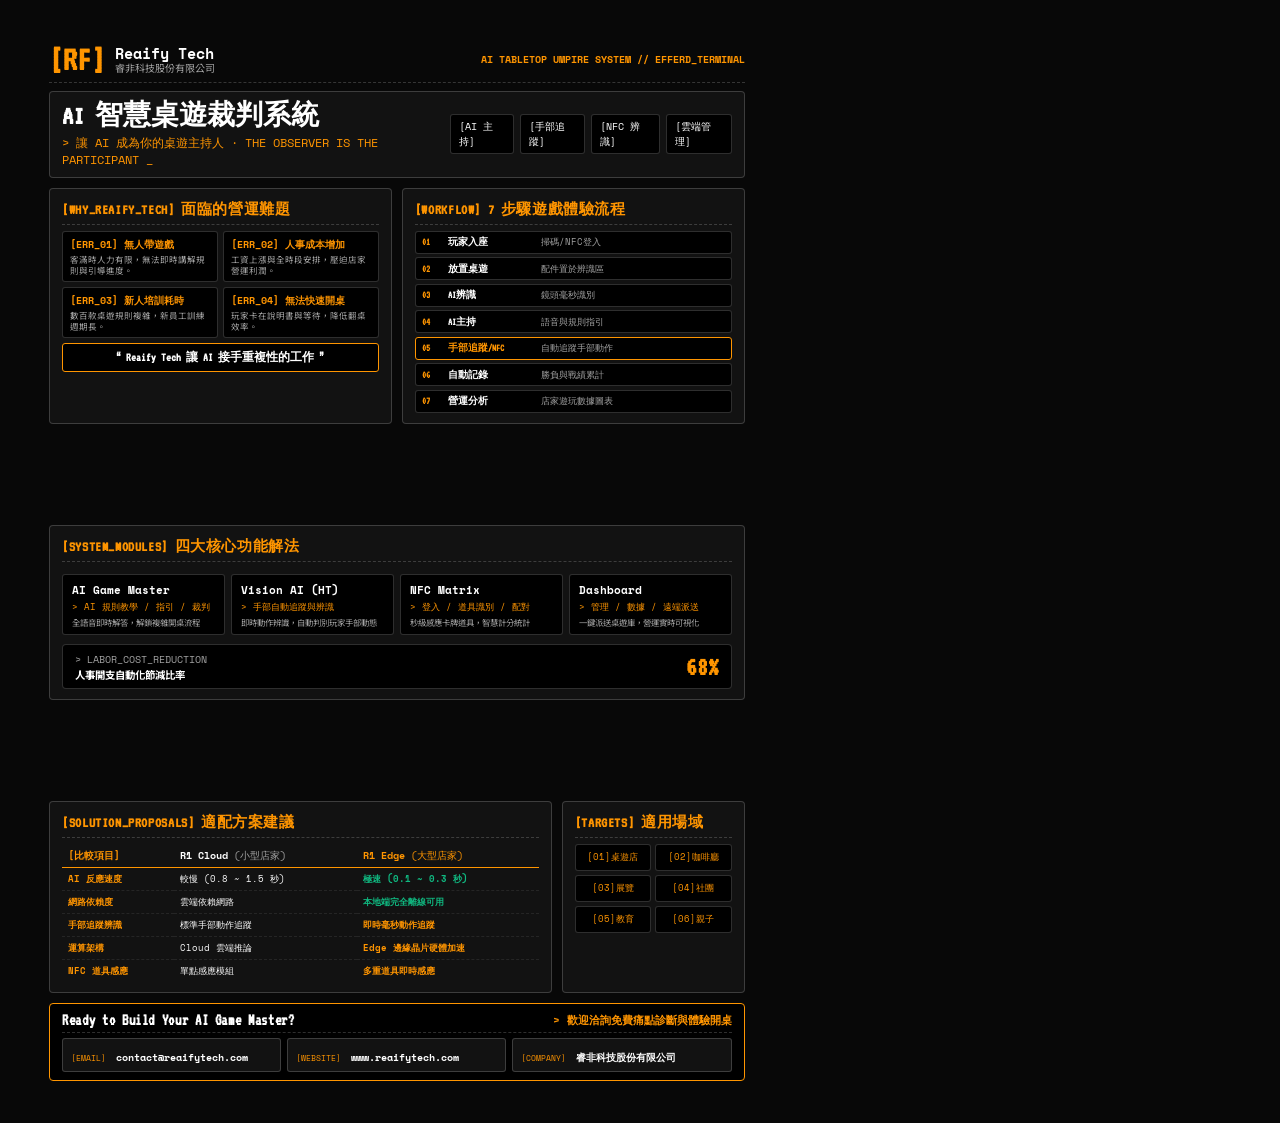
==== commit 26750031: "fix: Update section title to 適配方案建議 across website and DM poster" ====
--- a/pdf_poster.html
+++ b/pdf_poster.html
@@ -282,7 +282,7 @@
       <!-- 第三階層：整合式方案規格比較矩陣 -->
       <div class="tier-grid-bottom">
         <div class="card-box">
-          <div class="box-title">[SOLUTION_MATRIX] 痛點適配方案規格矩陣</div>
+          <div class="box-title">[SOLUTION_PROPOSALS] 適配方案建議</div>
           <table class="matrix-table">
             <thead>
               <tr>
